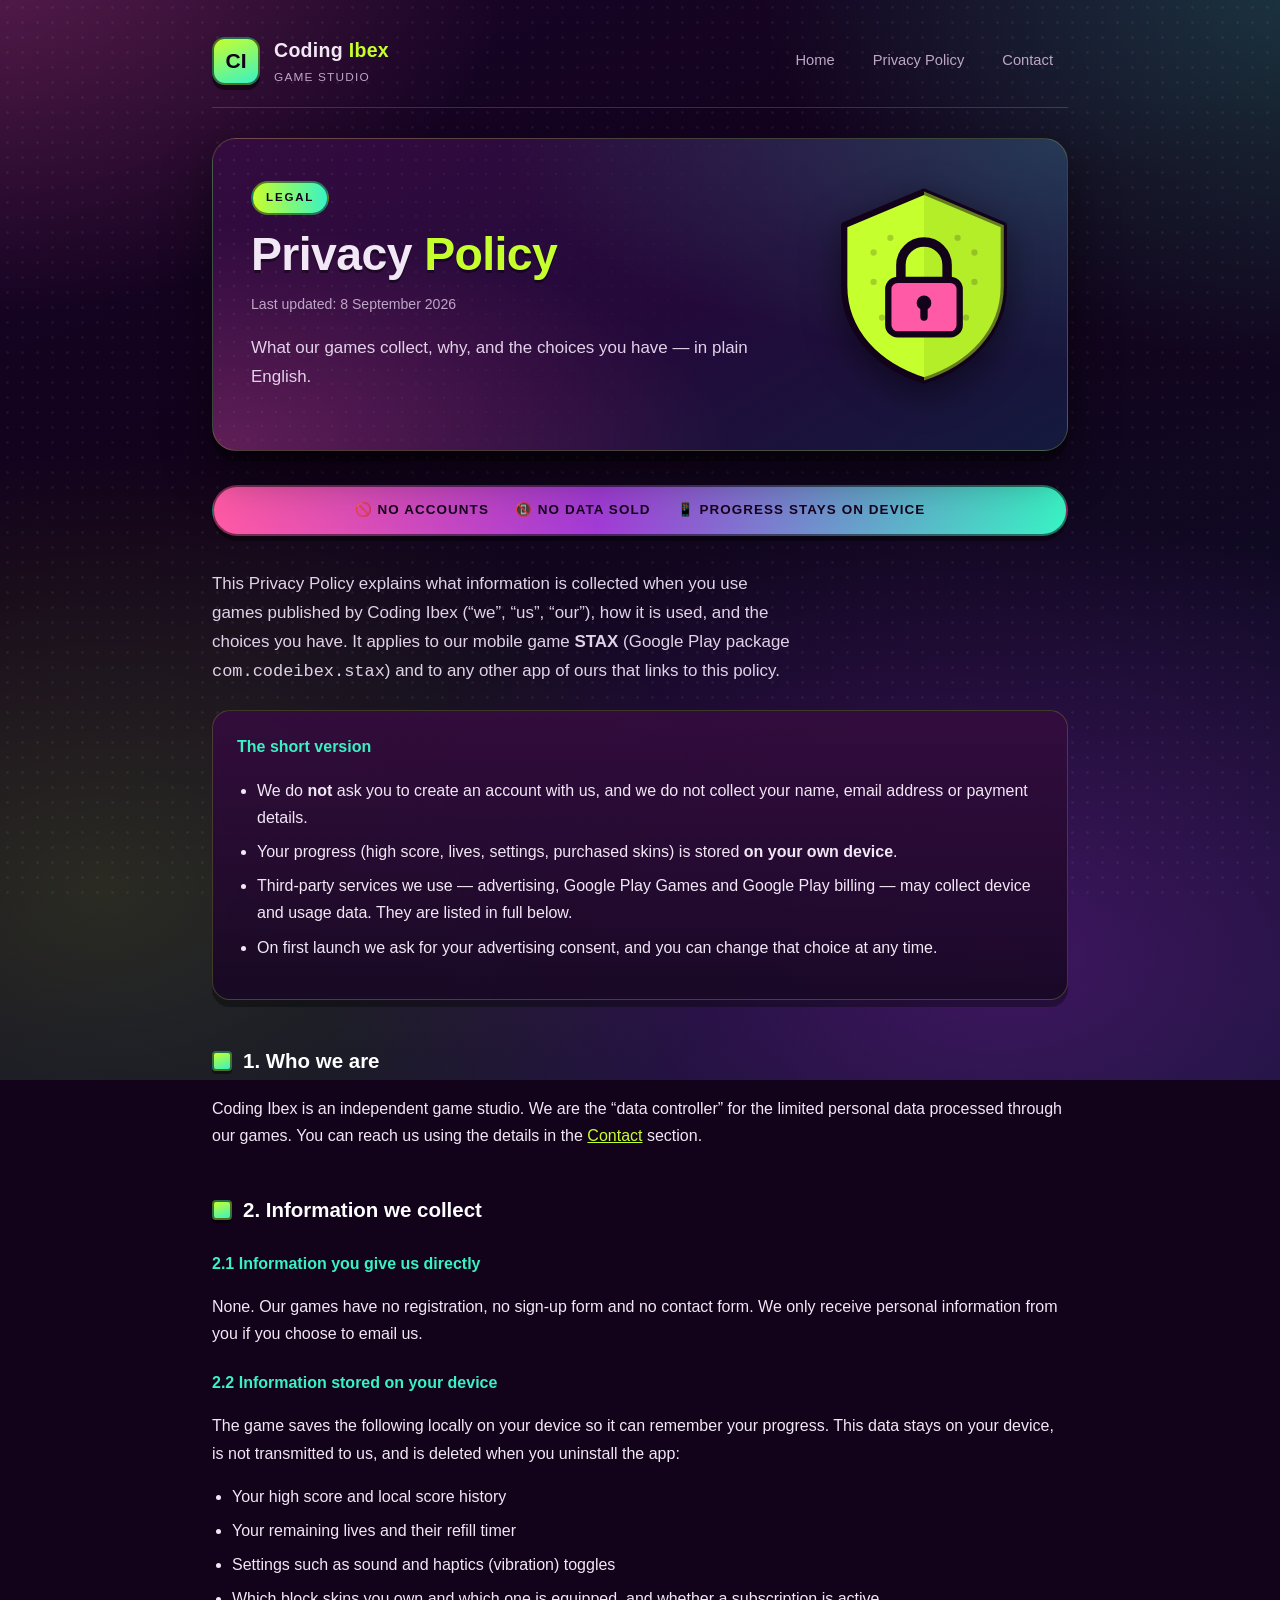
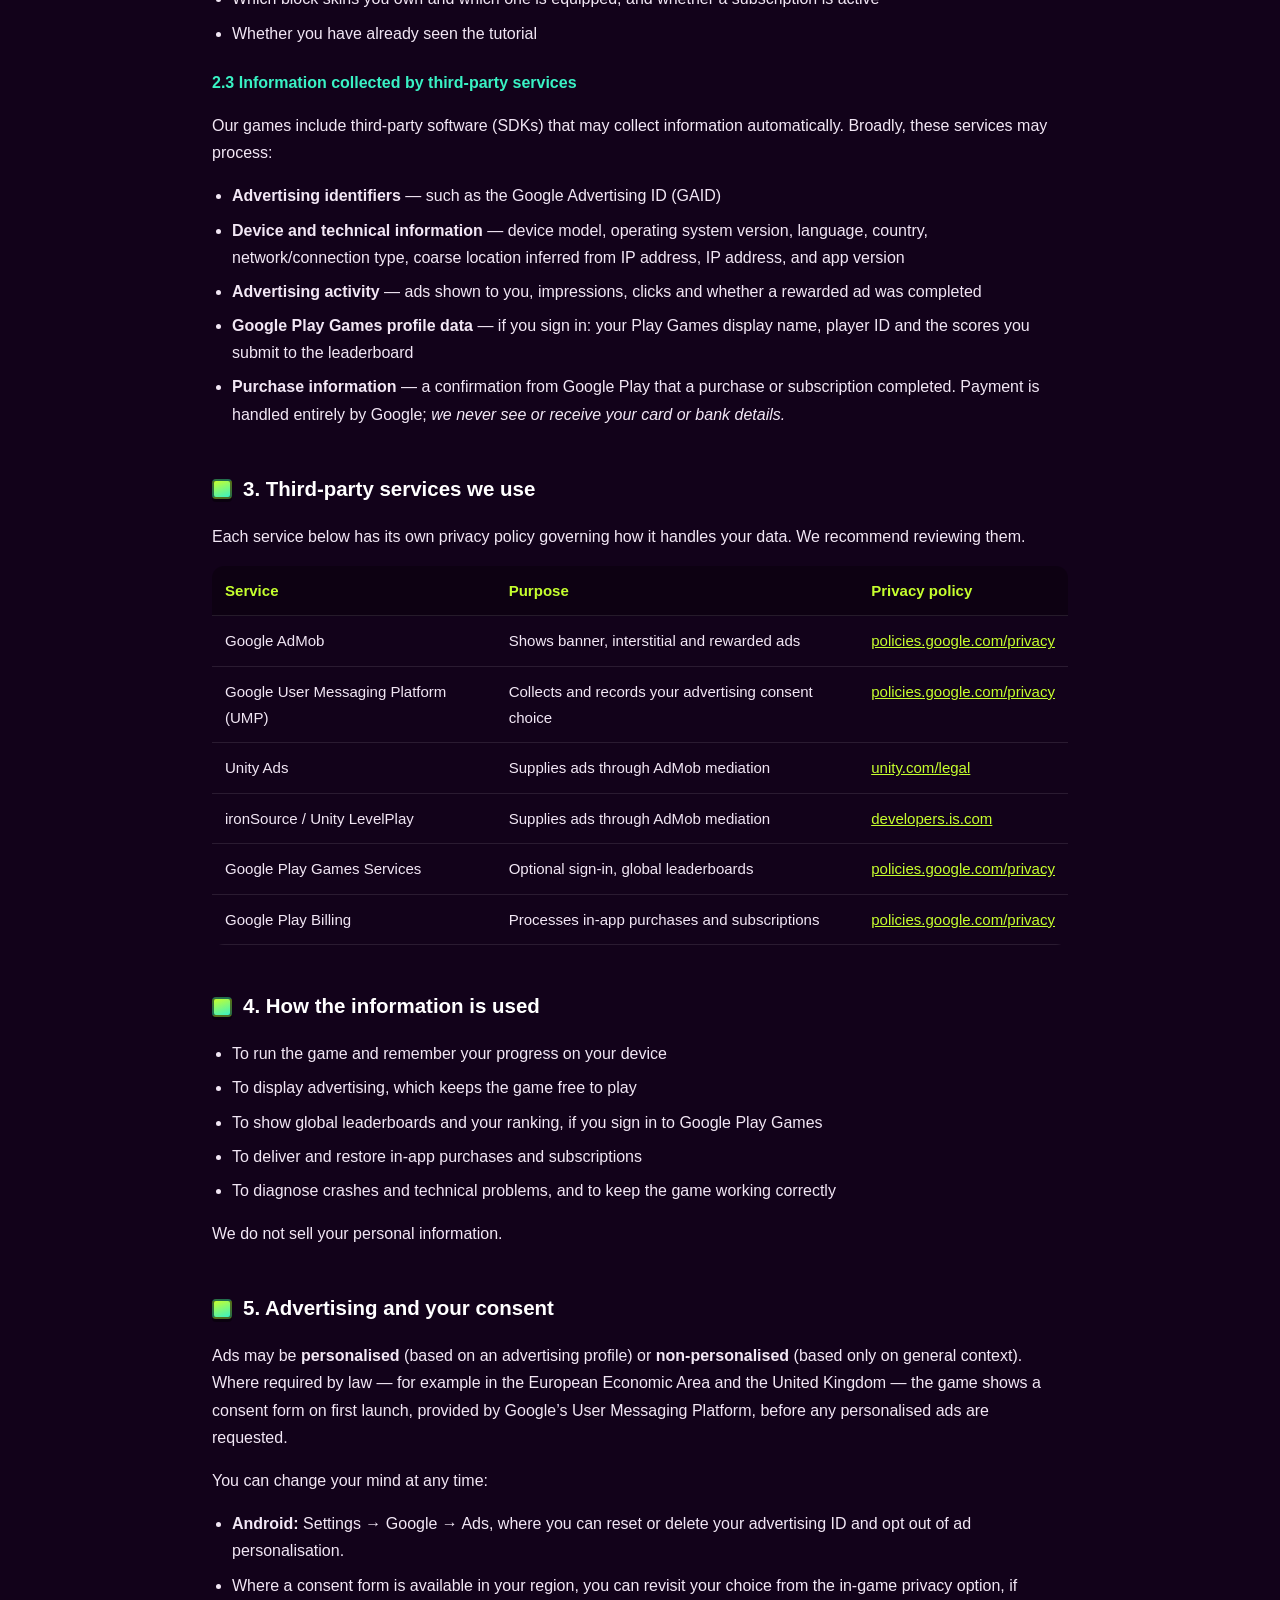
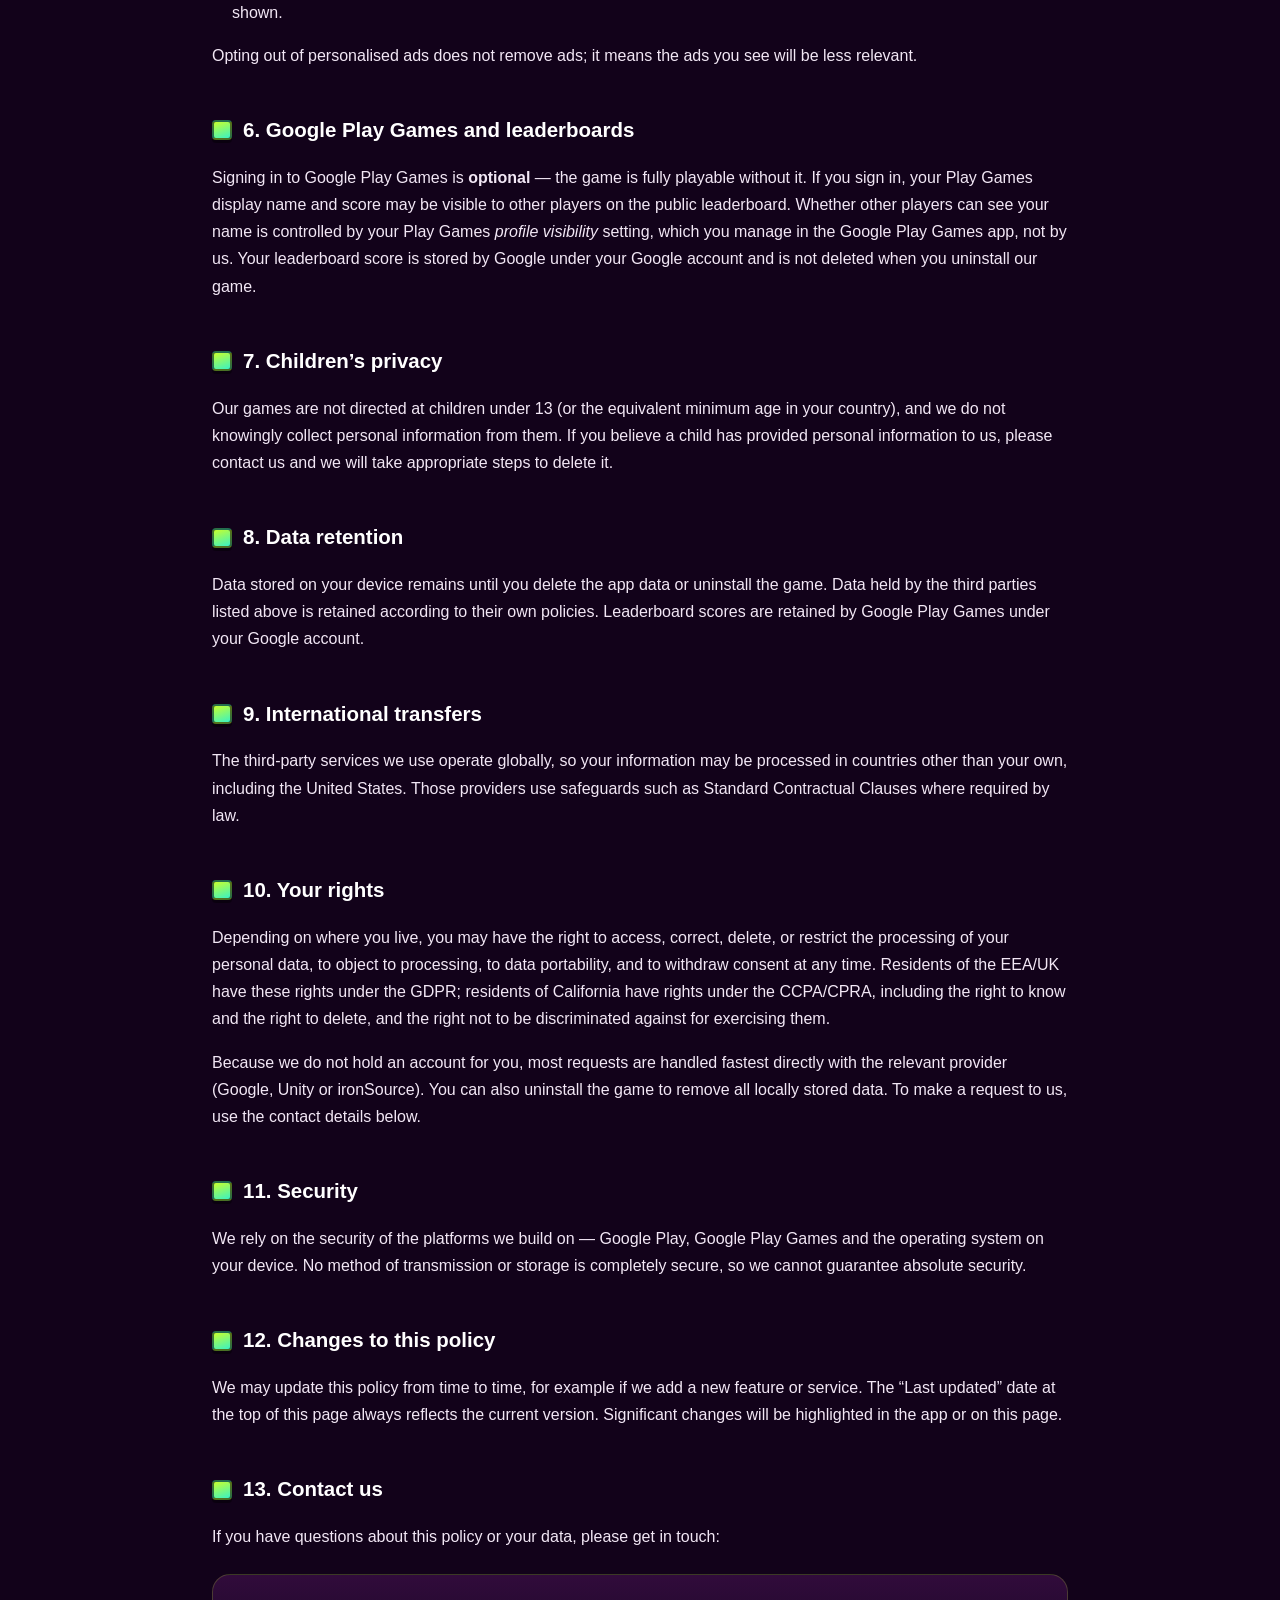
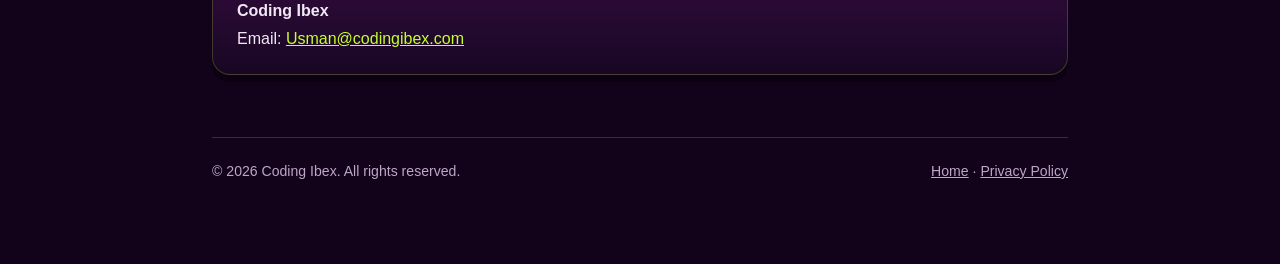
==== privacy-policy.html @ b6b99fbe "privacy" ====
<!DOCTYPE html>
<html lang="en">
<head>
<meta charset="utf-8">
<meta name="viewport" content="width=device-width, initial-scale=1">
<title>Privacy Policy — Coding Ibex</title>
<meta name="description" content="Privacy Policy for Coding Ibex and its mobile games, including STAX.">
<link rel="stylesheet" href="style.css">
</head>
<body>
<div class="wrap">

  <header class="site">
    <div class="logo">CI</div>
    <div class="brand">Coding&nbsp;<span>Ibex</span><small>Game Studio</small></div>
    <nav class="site">
      <a href="index.html">Home</a>
      <a href="privacy-policy.html">Privacy Policy</a>
      <a href="#contact">Contact</a>
    </nav>
  </header>

  <!-- ===== hero banner ===== -->
  <section class="hero">
    <div class="hero-copy">
      <span class="eyebrow">Legal</span>
      <h1>Privacy <span class="accent">Policy</span></h1>
      <p class="meta">Last updated: 8 September 2026</p>
      <p class="lede">
        What our games collect, why, and the choices you have — in plain English.
      </p>
    </div>

    <div class="hero-art">
      <svg class="float" viewBox="0 0 200 220" xmlns="http://www.w3.org/2000/svg" role="img" aria-label="A shield with a padlock">
        <!-- shield -->
        <path d="M100 12 L176 44 v58c0 44-32 76-76 90 -44-14-76-46-76-90V44z"
              fill="#c6ff2e" stroke="#12021a" stroke-width="6" stroke-linejoin="round"/>
        <path d="M100 12 L176 44 v58c0 44-32 76-76 90z" fill="#a5e024" opacity=".55"/>
        <!-- padlock -->
        <path d="M78 96 v-14a22 22 0 0 1 44 0 v14" fill="none"
              stroke="#12021a" stroke-width="9" stroke-linecap="round"/>
        <rect x="66" y="96" width="68" height="52" rx="9"
              fill="#ff5aa5" stroke="#12021a" stroke-width="6" stroke-linejoin="round"/>
        <circle cx="100" cy="118" r="7" fill="#12021a"/>
        <rect x="96.5" y="120" width="7" height="15" rx="3.5" fill="#12021a"/>
        <!-- halftone speckle on the shield -->
        <g fill="#12021a" opacity=".18">
          <circle cx="52" cy="70" r="3"/><circle cx="68" cy="56" r="3"/><circle cx="52" cy="98" r="3"/>
          <circle cx="148" cy="70" r="3"/><circle cx="132" cy="56" r="3"/><circle cx="148" cy="98" r="3"/>
          <circle cx="60" cy="132" r="3"/><circle cx="140" cy="132" r="3"/>
        </g>
      </svg>
    </div>
  </section>

  <div class="ribbon">
    <span>🚫 No accounts</span>
    <span>📵 No data sold</span>
    <span>📱 Progress stays on device</span>
  </div>

  <p class="lede">
    This Privacy Policy explains what information is collected when you use games published by
    Coding Ibex (&ldquo;we&rdquo;, &ldquo;us&rdquo;, &ldquo;our&rdquo;), how it is used, and the
    choices you have. It applies to our mobile game <strong>STAX</strong>
    (Google&nbsp;Play package <code>com.codeibex.stax</code>) and to any other app of ours that links
    to this policy.
  </p>

  <div class="card">
    <h3 style="margin-top:0">The short version</h3>
    <ul>
      <li>We do <strong>not</strong> ask you to create an account with us, and we do not collect your name, email address or payment details.</li>
      <li>Your progress (high score, lives, settings, purchased skins) is stored <strong>on your own device</strong>.</li>
      <li>Third-party services we use — advertising, Google Play Games and Google Play billing — may collect device and usage data. They are listed in full below.</li>
      <li>On first launch we ask for your advertising consent, and you can change that choice at any time.</li>
    </ul>
  </div>

  <h2>1. Who we are</h2>
  <p>
    Coding Ibex is an independent game studio. We are the &ldquo;data controller&rdquo; for the
    limited personal data processed through our games. You can reach us using the details in the
    <a href="#contact">Contact</a> section.
  </p>

  <h2>2. Information we collect</h2>

  <h3>2.1 Information you give us directly</h3>
  <p>
    None. Our games have no registration, no sign-up form and no contact form. We only receive
    personal information from you if you choose to email us.
  </p>

  <h3>2.2 Information stored on your device</h3>
  <p>
    The game saves the following locally on your device so it can remember your progress. This data
    stays on your device, is not transmitted to us, and is deleted when you uninstall the app:
  </p>
  <ul>
    <li>Your high score and local score history</li>
    <li>Your remaining lives and their refill timer</li>
    <li>Settings such as sound and haptics (vibration) toggles</li>
    <li>Which block skins you own and which one is equipped, and whether a subscription is active</li>
    <li>Whether you have already seen the tutorial</li>
  </ul>

  <h3>2.3 Information collected by third-party services</h3>
  <p>
    Our games include third-party software (SDKs) that may collect information automatically. Broadly,
    these services may process:
  </p>
  <ul>
    <li><strong>Advertising identifiers</strong> — such as the Google Advertising ID (GAID)</li>
    <li><strong>Device and technical information</strong> — device model, operating system version, language, country, network/connection type, coarse location inferred from IP address, IP address, and app version</li>
    <li><strong>Advertising activity</strong> — ads shown to you, impressions, clicks and whether a rewarded ad was completed</li>
    <li><strong>Google Play Games profile data</strong> — if you sign in: your Play Games display name, player ID and the scores you submit to the leaderboard</li>
    <li><strong>Purchase information</strong> — a confirmation from Google Play that a purchase or subscription completed. Payment is handled entirely by Google; <em>we never see or receive your card or bank details.</em></li>
  </ul>

  <h2>3. Third-party services we use</h2>
  <p>
    Each service below has its own privacy policy governing how it handles your data. We recommend
    reviewing them.
  </p>

  <table>
    <thead>
      <tr><th>Service</th><th>Purpose</th><th>Privacy policy</th></tr>
    </thead>
    <tbody>
      <tr>
        <td>Google AdMob</td>
        <td>Shows banner, interstitial and rewarded ads</td>
        <td><a href="https://policies.google.com/privacy" target="_blank" rel="noopener">policies.google.com/privacy</a></td>
      </tr>
      <tr>
        <td>Google User Messaging Platform (UMP)</td>
        <td>Collects and records your advertising consent choice</td>
        <td><a href="https://policies.google.com/privacy" target="_blank" rel="noopener">policies.google.com/privacy</a></td>
      </tr>
      <tr>
        <td>Unity Ads</td>
        <td>Supplies ads through AdMob mediation</td>
        <td><a href="https://unity.com/legal/game-player-and-app-user-privacy-policy" target="_blank" rel="noopener">unity.com/legal</a></td>
      </tr>
      <tr>
        <td>ironSource / Unity LevelPlay</td>
        <td>Supplies ads through AdMob mediation</td>
        <td><a href="https://developers.is.com/ironsource-mobile/air/ironsource-mobile-privacy-policy/" target="_blank" rel="noopener">developers.is.com</a></td>
      </tr>
      <tr>
        <td>Google Play Games Services</td>
        <td>Optional sign-in, global leaderboards</td>
        <td><a href="https://policies.google.com/privacy" target="_blank" rel="noopener">policies.google.com/privacy</a></td>
      </tr>
      <tr>
        <td>Google Play Billing</td>
        <td>Processes in-app purchases and subscriptions</td>
        <td><a href="https://policies.google.com/privacy" target="_blank" rel="noopener">policies.google.com/privacy</a></td>
      </tr>
    </tbody>
  </table>

  <h2>4. How the information is used</h2>
  <ul>
    <li>To run the game and remember your progress on your device</li>
    <li>To display advertising, which keeps the game free to play</li>
    <li>To show global leaderboards and your ranking, if you sign in to Google Play Games</li>
    <li>To deliver and restore in-app purchases and subscriptions</li>
    <li>To diagnose crashes and technical problems, and to keep the game working correctly</li>
  </ul>
  <p>We do not sell your personal information.</p>

  <h2>5. Advertising and your consent</h2>
  <p>
    Ads may be <strong>personalised</strong> (based on an advertising profile) or
    <strong>non-personalised</strong> (based only on general context). Where required by law — for
    example in the European Economic Area and the United Kingdom — the game shows a consent form
    on first launch, provided by Google&rsquo;s User Messaging Platform, before any personalised ads
    are requested.
  </p>
  <p>You can change your mind at any time:</p>
  <ul>
    <li><strong>Android:</strong> Settings &rarr; Google &rarr; Ads, where you can reset or delete your advertising ID and opt out of ad personalisation.</li>
    <li>Where a consent form is available in your region, you can revisit your choice from the in-game privacy option, if shown.</li>
  </ul>
  <p>Opting out of personalised ads does not remove ads; it means the ads you see will be less relevant.</p>

  <h2>6. Google Play Games and leaderboards</h2>
  <p>
    Signing in to Google Play Games is <strong>optional</strong> — the game is fully playable without
    it. If you sign in, your Play Games display name and score may be visible to other players on the
    public leaderboard. Whether other players can see your name is controlled by your Play Games
    <em>profile visibility</em> setting, which you manage in the Google Play Games app, not by us.
    Your leaderboard score is stored by Google under your Google account and is not deleted when you
    uninstall our game.
  </p>

  <h2>7. Children&rsquo;s privacy</h2>
  <p>
    Our games are not directed at children under 13 (or the equivalent minimum age in your country),
    and we do not knowingly collect personal information from them. If you believe a child has
    provided personal information to us, please contact us and we will take appropriate steps to
    delete it.
  </p>

  <h2>8. Data retention</h2>
  <p>
    Data stored on your device remains until you delete the app data or uninstall the game.
    Data held by the third parties listed above is retained according to their own policies.
    Leaderboard scores are retained by Google Play Games under your Google account.
  </p>

  <h2>9. International transfers</h2>
  <p>
    The third-party services we use operate globally, so your information may be processed in
    countries other than your own, including the United States. Those providers use safeguards such
    as Standard Contractual Clauses where required by law.
  </p>

  <h2>10. Your rights</h2>
  <p>
    Depending on where you live, you may have the right to access, correct, delete, or restrict the
    processing of your personal data, to object to processing, to data portability, and to withdraw
    consent at any time. Residents of the EEA/UK have these rights under the GDPR; residents of
    California have rights under the CCPA/CPRA, including the right to know and the right to delete,
    and the right not to be discriminated against for exercising them.
  </p>
  <p>
    Because we do not hold an account for you, most requests are handled fastest directly with the
    relevant provider (Google, Unity or ironSource). You can also uninstall the game to remove all
    locally stored data. To make a request to us, use the contact details below.
  </p>

  <h2>11. Security</h2>
  <p>
    We rely on the security of the platforms we build on — Google Play, Google Play Games and the
    operating system on your device. No method of transmission or storage is completely secure, so we
    cannot guarantee absolute security.
  </p>

  <h2>12. Changes to this policy</h2>
  <p>
    We may update this policy from time to time, for example if we add a new feature or service. The
    &ldquo;Last updated&rdquo; date at the top of this page always reflects the current version.
    Significant changes will be highlighted in the app or on this page.
  </p>

  <h2 id="contact">13. Contact us</h2>
  <p>If you have questions about this policy or your data, please get in touch:</p>
  <div class="card">
    <p style="margin:0">
      <strong>Coding Ibex</strong><br>
      Email: <a href="mailto:Usman@codingibex.com">Usman@codingibex.com</a>
    </p>
  </div>

  <footer class="site">
    <span>&copy; <span id="yr">2026</span> Coding Ibex. All rights reserved.</span>
    <span><a href="index.html">Home</a> &middot; <a href="privacy-policy.html">Privacy Policy</a></span>
  </footer>

</div>
<script>document.getElementById('yr').textContent = new Date().getFullYear();</script>
</body>
</html>
---- style.css ----
/* Coding Ibex — shared site styles.
   Palette + comic halftone lifted from the STAX game UI so the site feels like the same brand.
   All artwork is inline SVG, so there are no image files to host and it stays sharp at any size. */

:root {
  --ink:        #12021a;
  --ink-2:      #1f0827;
  --card:       #2a0730;
  --lime:       #c6ff2e;
  --pink:       #ff5aa5;
  --cyan:       #39f2c4;
  --gold:       #ffd76a;
  --text:       #f2e7f5;
  --text-dim:   #bda6c6;
  --border:     rgba(198, 255, 46, 0.20);
  --max:        900px;
}

* { box-sizing: border-box; }
html { scroll-behavior: smooth; }

body {
  margin: 0;
  color: var(--text);
  font-family: "Segoe UI", Roboto, "Helvetica Neue", Arial, sans-serif;
  line-height: 1.7;
  -webkit-font-smoothing: antialiased;
  background: var(--ink);
  overflow-x: hidden;
}

/* ---------- animated gradient backdrop ---------- */
body::after {
  content: "";
  position: fixed;
  inset: -20%;
  z-index: -2;
  background:
    radial-gradient(45% 45% at 12% 8%,  rgba(255, 90, 165, 0.30) 0%, transparent 70%),
    radial-gradient(45% 45% at 88% 12%, rgba(57, 242, 196, 0.22) 0%, transparent 70%),
    radial-gradient(55% 50% at 70% 90%, rgba(122, 31, 162, 0.45) 0%, transparent 70%),
    radial-gradient(50% 50% at 20% 85%, rgba(198, 255, 46, 0.14) 0%, transparent 70%),
    linear-gradient(160deg, #1b0630 0%, #12021a 45%, #0d1430 100%);
  animation: drift 26s ease-in-out infinite alternate;
}
@keyframes drift {
  0%   { transform: translate3d(0, 0, 0)      scale(1);    }
  50%  { transform: translate3d(-2%, 1.5%, 0) scale(1.06); }
  100% { transform: translate3d(2%, -1.5%, 0) scale(1.02); }
}

/* comic Ben-Day dots over the whole page */
body::before {
  content: "";
  position: fixed;
  inset: 0;
  z-index: -1;
  pointer-events: none;
  background-image: radial-gradient(rgba(255, 255, 255, 0.055) 1px, transparent 1.7px);
  background-size: 15px 15px;
}

.wrap {
  position: relative;
  max-width: var(--max);
  margin: 0 auto;
  padding: 34px 22px 80px;
}

/* ---------- header ---------- */
header.site {
  display: flex;
  align-items: center;
  gap: 14px;
  padding-bottom: 20px;
  margin-bottom: 30px;
  border-bottom: 1px solid var(--border);
  flex-wrap: wrap;
}

.logo {
  width: 48px; height: 48px;
  flex: none;
  border-radius: 13px;
  background: linear-gradient(160deg, var(--lime), var(--cyan));
  display: grid;
  place-items: center;
  font-weight: 900;
  font-size: 21px;
  color: var(--ink);
  border: 2px solid rgba(0, 0, 0, .55);
  box-shadow: 0 5px 0 rgba(0, 0, 0, 0.5);
}

.brand { font-weight: 800; font-size: 1.22rem; letter-spacing: .3px; }
.brand span { color: var(--lime); }
.brand small {
  display: block; font-weight: 500; font-size: .74rem;
  color: var(--text-dim); letter-spacing: .1em; text-transform: uppercase;
}

nav.site { margin-left: auto; display: flex; gap: 8px; flex-wrap: wrap; }
nav.site a {
  color: var(--text-dim); text-decoration: none; font-size: .92rem;
  padding: 7px 14px; border-radius: 999px; border: 1px solid transparent;
  transition: .18s ease;
}
nav.site a:hover { color: var(--lime); border-color: var(--border); background: rgba(198,255,46,.07); }

/* ---------- hero banner ---------- */
.hero {
  position: relative;
  overflow: hidden;
  border-radius: 24px;
  border: 1px solid var(--border);
  background:
    radial-gradient(120% 130% at 100% 0%, rgba(57,242,196,.20) 0%, transparent 55%),
    radial-gradient(110% 130% at 0% 100%, rgba(255,90,165,.26) 0%, transparent 55%),
    linear-gradient(150deg, #340b3f 0%, #23093a 55%, #141a3d 100%);
  padding: 40px 38px;
  margin-bottom: 34px;
  display: flex;
  align-items: center;
  gap: 26px;
  box-shadow: 0 10px 0 rgba(0,0,0,.35), 0 22px 50px rgba(0,0,0,.45);
}
.hero::before {   /* halftone inside the banner */
  content: "";
  position: absolute; inset: 0; pointer-events: none;
  background-image: radial-gradient(rgba(255,255,255,.07) 1px, transparent 1.7px);
  background-size: 14px 14px;
  mask-image: linear-gradient(120deg, #000 0%, transparent 70%);
  -webkit-mask-image: linear-gradient(120deg, #000 0%, transparent 70%);
}
.hero-copy { position: relative; flex: 1 1 320px; min-width: 0; }
.hero-art  { position: relative; flex: 0 0 auto; width: 210px; }
.hero-art svg { width: 100%; height: auto; display: block; filter: drop-shadow(0 10px 18px rgba(0,0,0,.5)); }
.float { animation: bob 4.5s ease-in-out infinite; }
@keyframes bob { 0%,100% { transform: translateY(0); } 50% { transform: translateY(-9px); } }

.eyebrow {
  display: inline-block;
  font-size: .72rem; font-weight: 800; letter-spacing: .16em; text-transform: uppercase;
  color: var(--ink);
  background: linear-gradient(90deg, var(--lime), var(--cyan));
  padding: 5px 13px; border-radius: 999px; margin-bottom: 14px;
  border: 2px solid rgba(0,0,0,.5);
}

/* ---------- ribbon strip ---------- */
.ribbon {
  display: flex; flex-wrap: wrap; gap: 10px 26px; justify-content: center;
  background: linear-gradient(90deg, var(--pink), #a23bd6 45%, var(--cyan));
  color: #17021d;
  font-weight: 800; font-size: .84rem; letter-spacing: .08em; text-transform: uppercase;
  padding: 12px 20px; border-radius: 999px;
  border: 2px solid rgba(0,0,0,.5);
  box-shadow: 0 5px 0 rgba(0,0,0,.4);
  margin: 0 0 34px;
}
.ribbon span { display: inline-flex; align-items: center; gap: 7px; }

/* ---------- typography ---------- */
h1 {
  font-size: clamp(1.9rem, 5.2vw, 2.9rem);
  line-height: 1.12; margin: 0 0 12px; letter-spacing: -.6px;
  text-shadow: 0 3px 0 rgba(0,0,0,.4);
}
h1 .accent { color: var(--lime); }

h2 {
  font-size: 1.28rem; margin: 44px 0 14px; color: #fff;
  display: flex; align-items: center; gap: 11px;
}
h2::before {   /* little stacked-block accent */
  content: ""; flex: none;
  width: 16px; height: 16px; border-radius: 4px;
  background: linear-gradient(160deg, var(--lime), var(--cyan));
  border: 2px solid rgba(0,0,0,.55);
  box-shadow: 0 3px 0 rgba(0,0,0,.4);
}

h3 { font-size: 1rem; margin: 22px 0 8px; color: var(--cyan); }

p, li { color: var(--text); }
a { color: var(--lime); }
a:hover { color: var(--pink); }
ul { padding-left: 20px; }
li { margin: 7px 0; }

.lede { font-size: 1.06rem; color: #e2d2e8; max-width: 62ch; }
.meta { color: var(--text-dim); font-size: .88rem; margin: 0 0 8px; }

/* ---------- blocks ---------- */
.card {
  position: relative;
  background: linear-gradient(180deg, rgba(52,12,62,.92), rgba(24,8,36,.92));
  border: 1px solid var(--border);
  border-radius: 18px;
  padding: 22px 24px;
  margin: 24px 0;
  box-shadow: 0 7px 0 rgba(0,0,0,.35);
  transition: transform .18s ease, box-shadow .18s ease;
}
.card:hover { transform: translateY(-3px); box-shadow: 0 11px 0 rgba(0,0,0,.35); }

.note {
  border-left: 5px solid var(--pink);
  background: rgba(255, 90, 165, 0.12);
  border-radius: 10px; padding: 14px 18px; margin: 22px 0; font-size: .95rem;
}
.todo {
  border-left: 5px solid var(--gold);
  background: rgba(255, 215, 106, 0.14);
  border-radius: 10px; padding: 14px 18px; margin: 24px 0; font-size: .95rem;
}

table {
  width: 100%; border-collapse: collapse; margin: 16px 0; font-size: .94rem;
  display: block; overflow-x: auto;
  border-radius: 12px;
}
th, td { text-align: left; padding: 12px 13px; border-bottom: 1px solid rgba(255,255,255,.10); vertical-align: top; }
th { color: var(--lime); font-weight: 800; white-space: nowrap; background: rgba(0,0,0,.28); }
tbody tr:hover { background: rgba(255,255,255,.035); }

/* ---------- buttons / grid ---------- */
.btn {
  display: inline-block;
  background: linear-gradient(180deg, var(--lime), #93d100);
  color: var(--ink); font-weight: 800; text-decoration: none;
  padding: 12px 24px; border-radius: 999px;
  border: 2px solid rgba(0,0,0,.55);
  box-shadow: 0 5px 0 rgba(0,0,0,.45);
  margin-top: 12px; transition: .15s ease;
}
.btn:hover { color: var(--ink); transform: translateY(-2px); box-shadow: 0 7px 0 rgba(0,0,0,.45); }
.btn.alt { background: linear-gradient(180deg, var(--pink), #d63b83); color: #fff; }
.btn.alt:hover { color: #fff; }

.grid { display: grid; grid-template-columns: repeat(auto-fit, minmax(250px, 1fr)); gap: 18px; margin-top: 26px; }

.icon-row { display: flex; align-items: center; gap: 12px; margin-bottom: 6px; }
.icon-row svg { flex: none; }

footer.site {
  margin-top: 62px; padding-top: 22px;
  border-top: 1px solid var(--border);
  color: var(--text-dim); font-size: .88rem;
  display: flex; justify-content: space-between; gap: 14px; flex-wrap: wrap;
}
footer.site a { color: var(--text-dim); }
footer.site a:hover { color: var(--lime); }

/* ---------- responsive ---------- */
@media (max-width: 680px) {
  .hero { padding: 30px 24px; flex-direction: column-reverse; text-align: center; gap: 18px; }
  .hero-art { width: 160px; }
  .eyebrow { margin-inline: auto; }
  .lede { margin-inline: auto; }
}
@media (max-width: 560px) {
  .wrap { padding: 24px 15px 60px; }
  nav.site { width: 100%; margin-left: 0; }
  .ribbon { font-size: .74rem; }
}

@media (prefers-reduced-motion: reduce) {
  body::after, .float { animation: none; }
  .card, .btn { transition: none; }
}
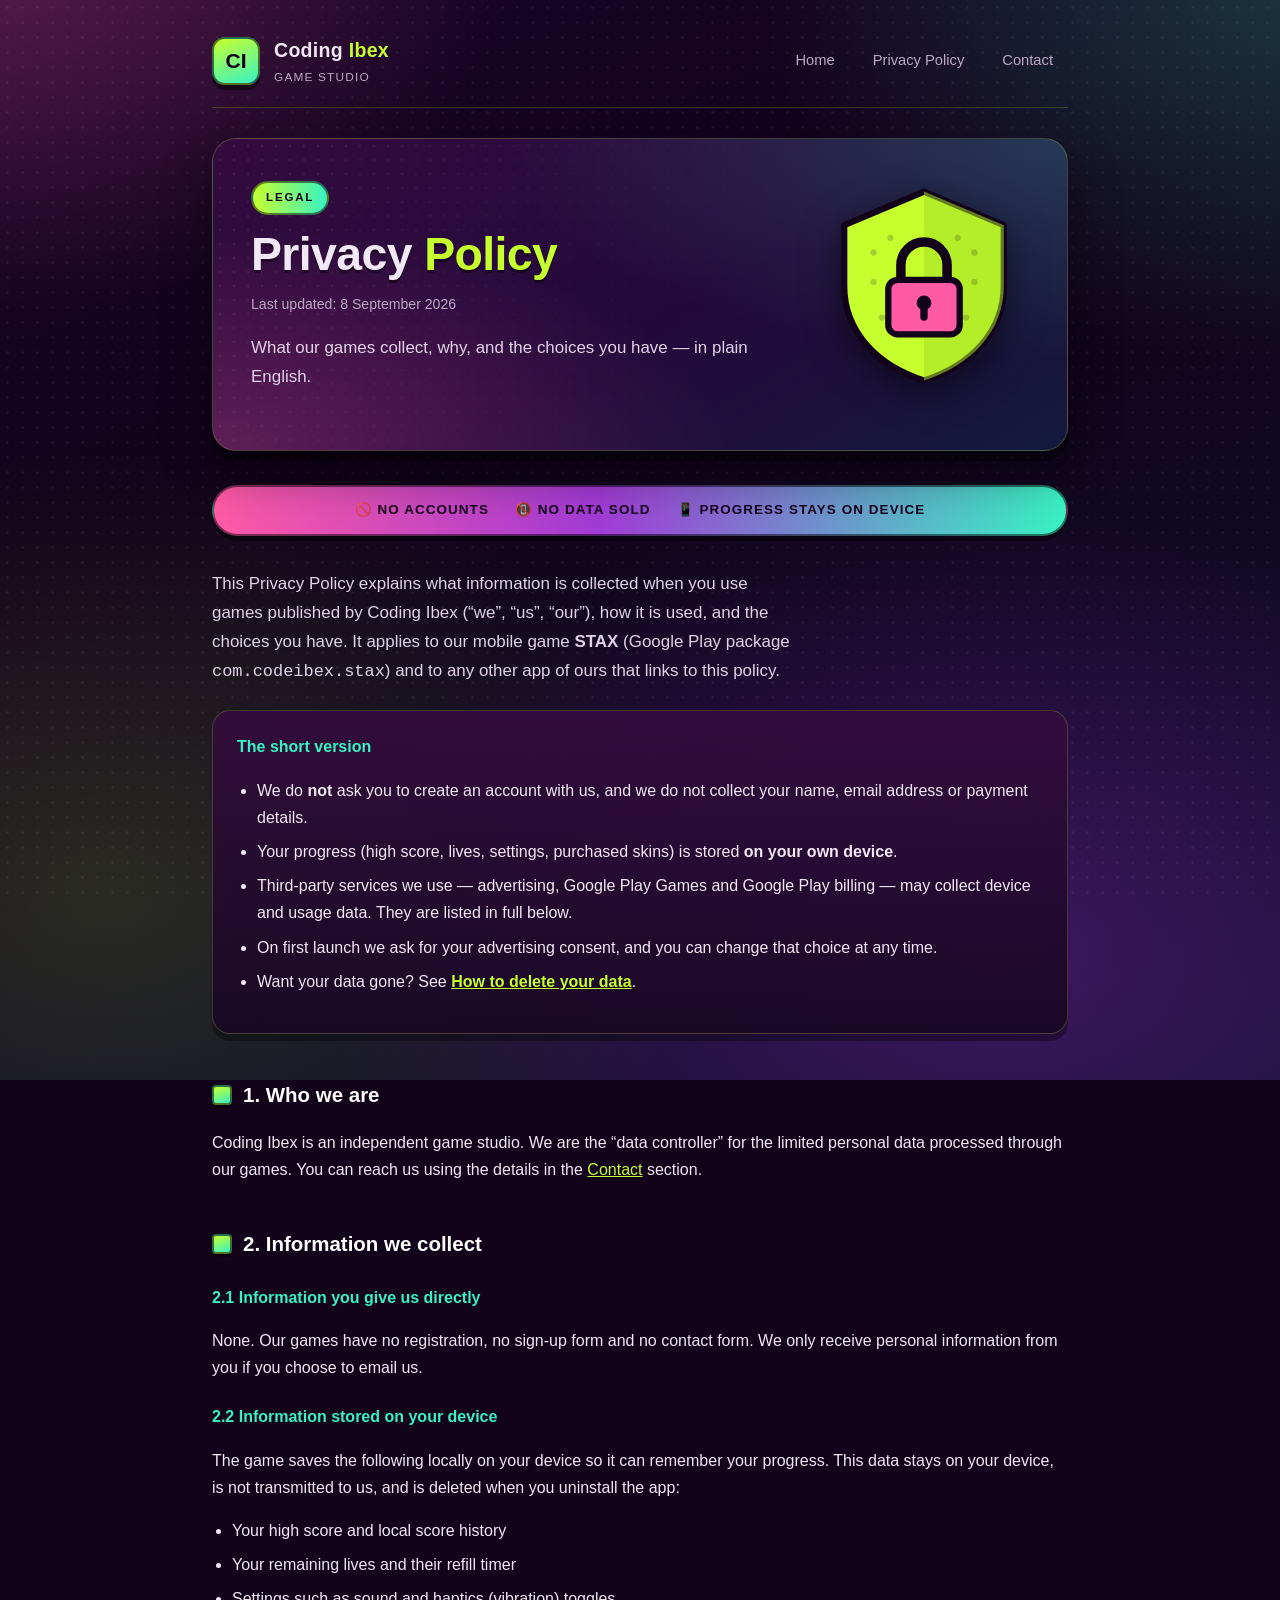
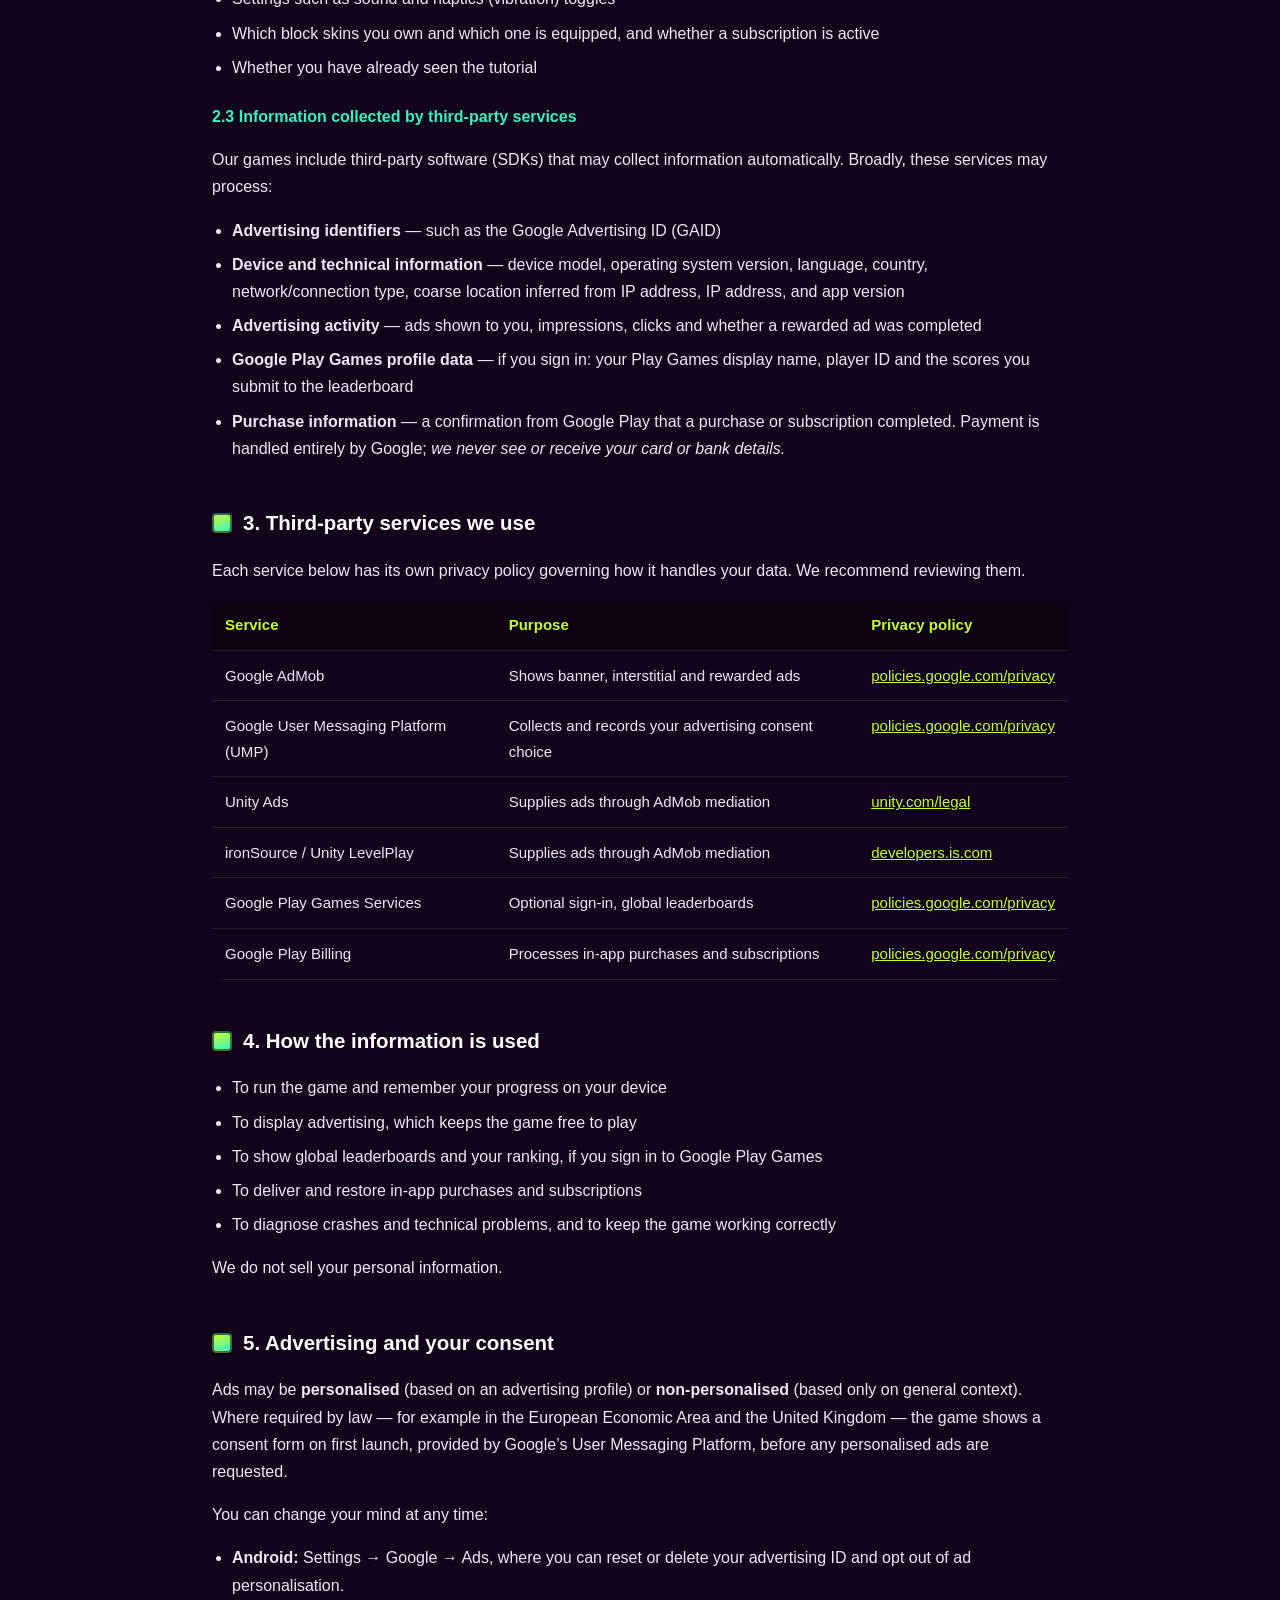
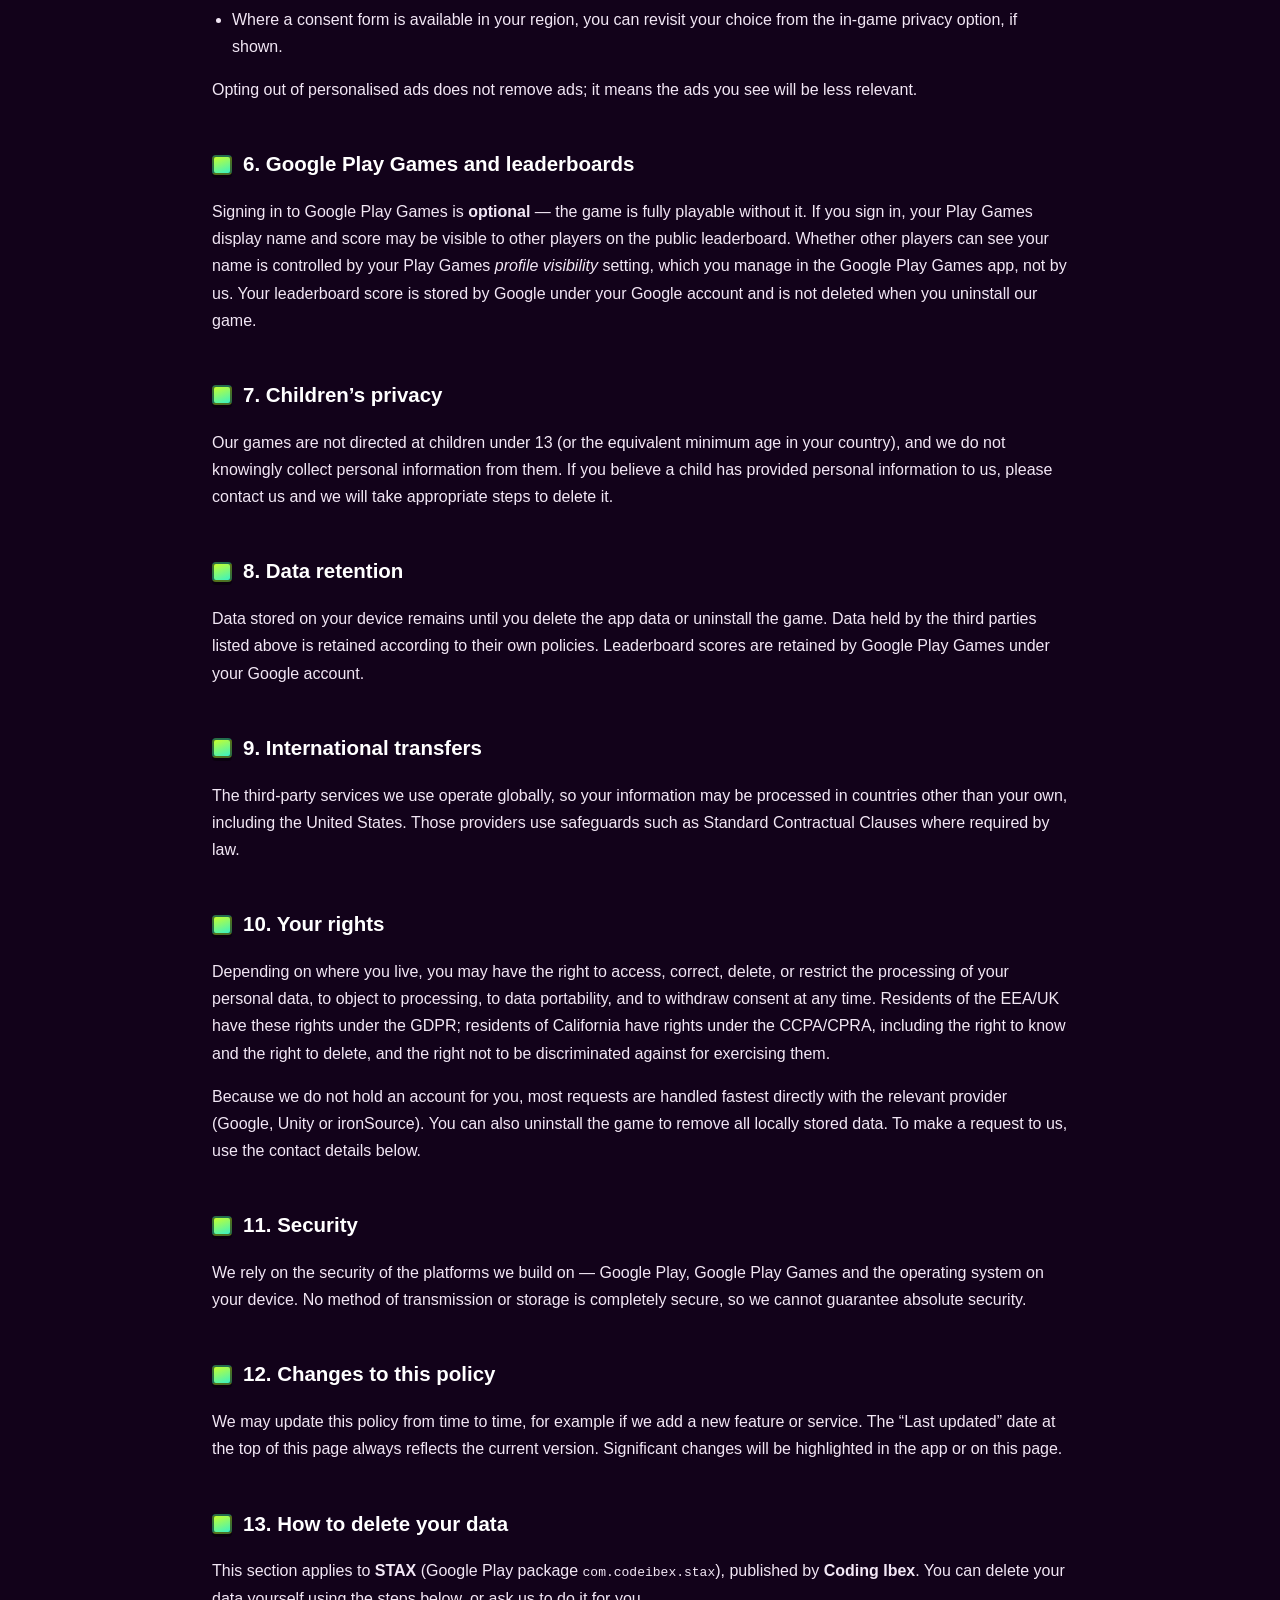
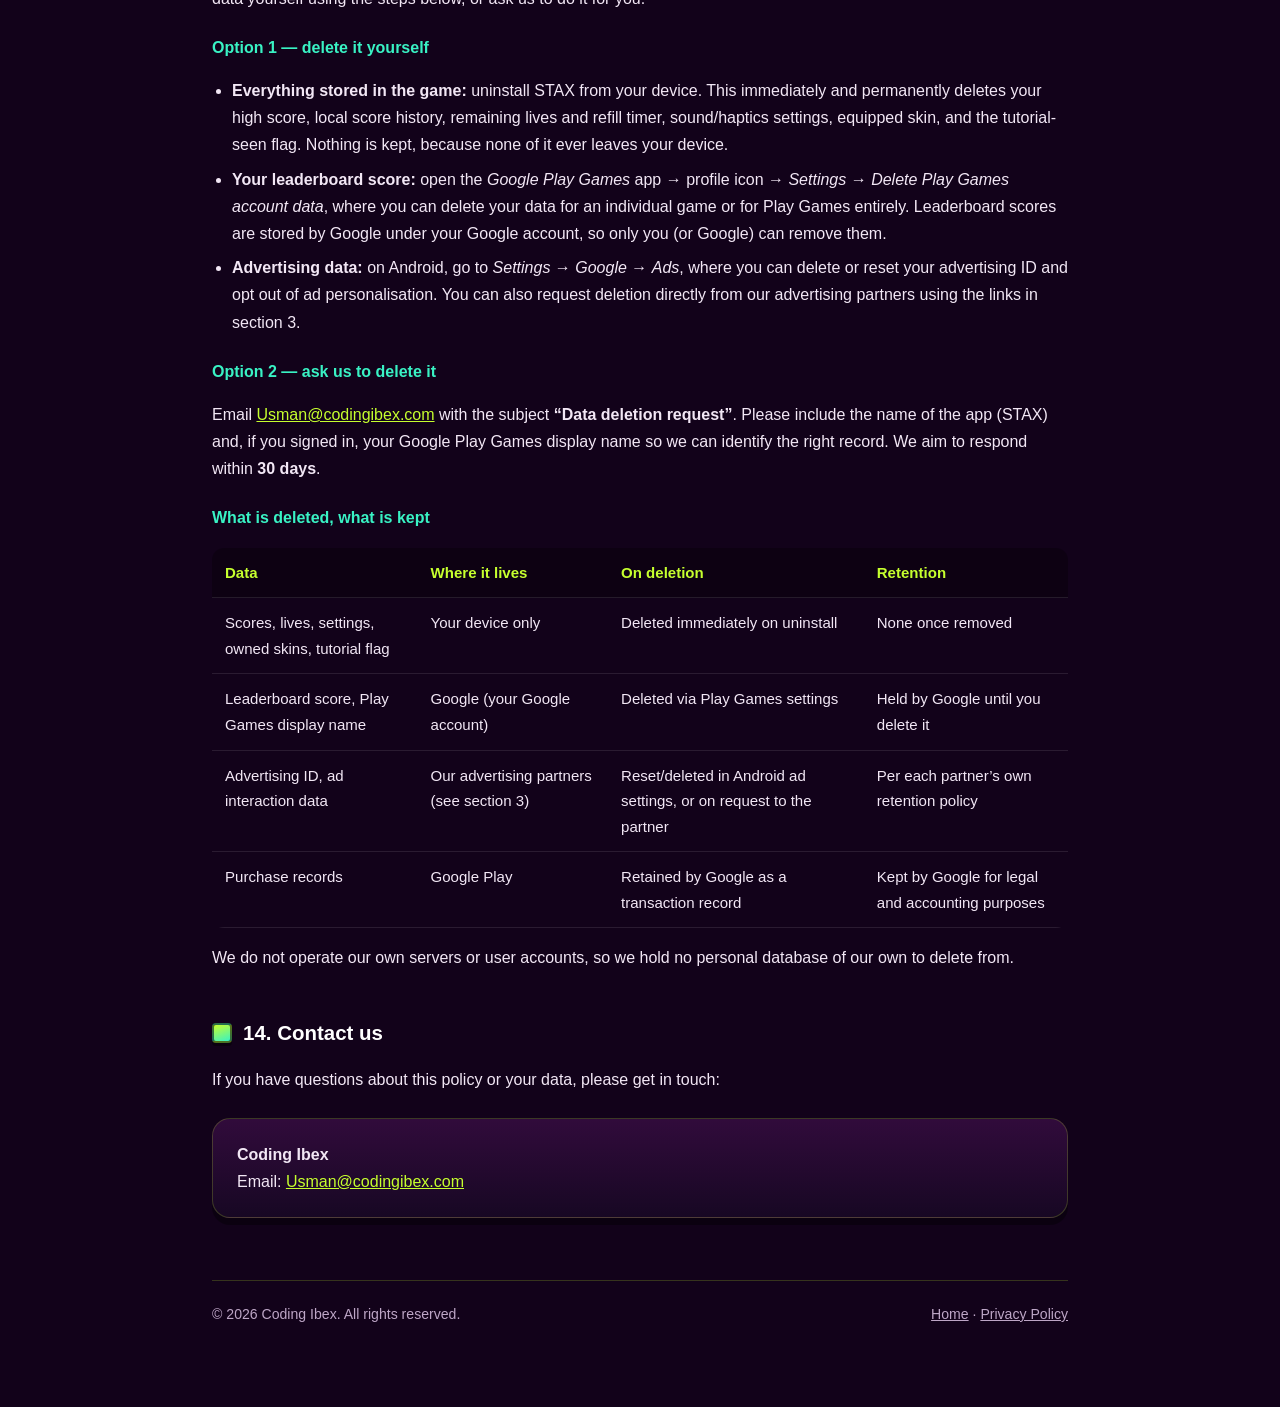
==== commit b6953f7f: "Add data deletion section required by Play Console Adds an anchored "How to delete your data" sectio" ====
--- a/privacy-policy.html
+++ b/privacy-policy.html
@@ -75,6 +75,7 @@
       <li>Your progress (high score, lives, settings, purchased skins) is stored <strong>on your own device</strong>.</li>
       <li>Third-party services we use — advertising, Google Play Games and Google Play billing — may collect device and usage data. They are listed in full below.</li>
       <li>On first launch we ask for your advertising consent, and you can change that choice at any time.</li>
+      <li>Want your data gone? See <a href="#data-deletion"><strong>How to delete your data</strong></a>.</li>
     </ul>
   </div>
 
@@ -248,7 +249,81 @@
     Significant changes will be highlighted in the app or on this page.
   </p>
 
-  <h2 id="contact">13. Contact us</h2>
+  <h2 id="data-deletion">13. How to delete your data</h2>
+  <p>
+    This section applies to <strong>STAX</strong> (Google&nbsp;Play package
+    <code>com.codeibex.stax</code>), published by <strong>Coding Ibex</strong>. You can delete your
+    data yourself using the steps below, or ask us to do it for you.
+  </p>
+
+  <h3>Option 1 — delete it yourself</h3>
+  <ul>
+    <li>
+      <strong>Everything stored in the game:</strong> uninstall STAX from your device. This
+      immediately and permanently deletes your high score, local score history, remaining lives and
+      refill timer, sound/haptics settings, equipped skin, and the tutorial-seen flag. Nothing is
+      kept, because none of it ever leaves your device.
+    </li>
+    <li>
+      <strong>Your leaderboard score:</strong> open the <em>Google Play Games</em> app &rarr;
+      profile icon &rarr; <em>Settings</em> &rarr; <em>Delete Play Games account data</em>, where you
+      can delete your data for an individual game or for Play Games entirely. Leaderboard scores are
+      stored by Google under your Google account, so only you (or Google) can remove them.
+    </li>
+    <li>
+      <strong>Advertising data:</strong> on Android, go to <em>Settings</em> &rarr; <em>Google</em>
+      &rarr; <em>Ads</em>, where you can delete or reset your advertising ID and opt out of ad
+      personalisation. You can also request deletion directly from our advertising partners using
+      the links in section&nbsp;3.
+    </li>
+  </ul>
+
+  <h3>Option 2 — ask us to delete it</h3>
+  <p>
+    Email <a href="mailto:Usman@codingibex.com">Usman@codingibex.com</a> with the subject
+    <strong>&ldquo;Data deletion request&rdquo;</strong>. Please include the name of the app (STAX)
+    and, if you signed in, your Google Play Games display name so we can identify the right record.
+    We aim to respond within <strong>30 days</strong>.
+  </p>
+
+  <h3>What is deleted, what is kept</h3>
+  <table>
+    <thead>
+      <tr><th>Data</th><th>Where it lives</th><th>On deletion</th><th>Retention</th></tr>
+    </thead>
+    <tbody>
+      <tr>
+        <td>Scores, lives, settings, owned skins, tutorial flag</td>
+        <td>Your device only</td>
+        <td>Deleted immediately on uninstall</td>
+        <td>None once removed</td>
+      </tr>
+      <tr>
+        <td>Leaderboard score, Play Games display name</td>
+        <td>Google (your Google account)</td>
+        <td>Deleted via Play Games settings</td>
+        <td>Held by Google until you delete it</td>
+      </tr>
+      <tr>
+        <td>Advertising ID, ad interaction data</td>
+        <td>Our advertising partners (see section&nbsp;3)</td>
+        <td>Reset/deleted in Android ad settings, or on request to the partner</td>
+        <td>Per each partner&rsquo;s own retention policy</td>
+      </tr>
+      <tr>
+        <td>Purchase records</td>
+        <td>Google Play</td>
+        <td>Retained by Google as a transaction record</td>
+        <td>Kept by Google for legal and accounting purposes</td>
+      </tr>
+    </tbody>
+  </table>
+  <p>
+    We do not operate our own servers or user accounts, so we hold no personal database of our own
+    to delete from.
+  </p>
+
+  <h2 id="contact">14. Contact us</h2>
   <p>If you have questions about this policy or your data, please get in touch:</p>
   <div class="card">
     <p style="margin:0">
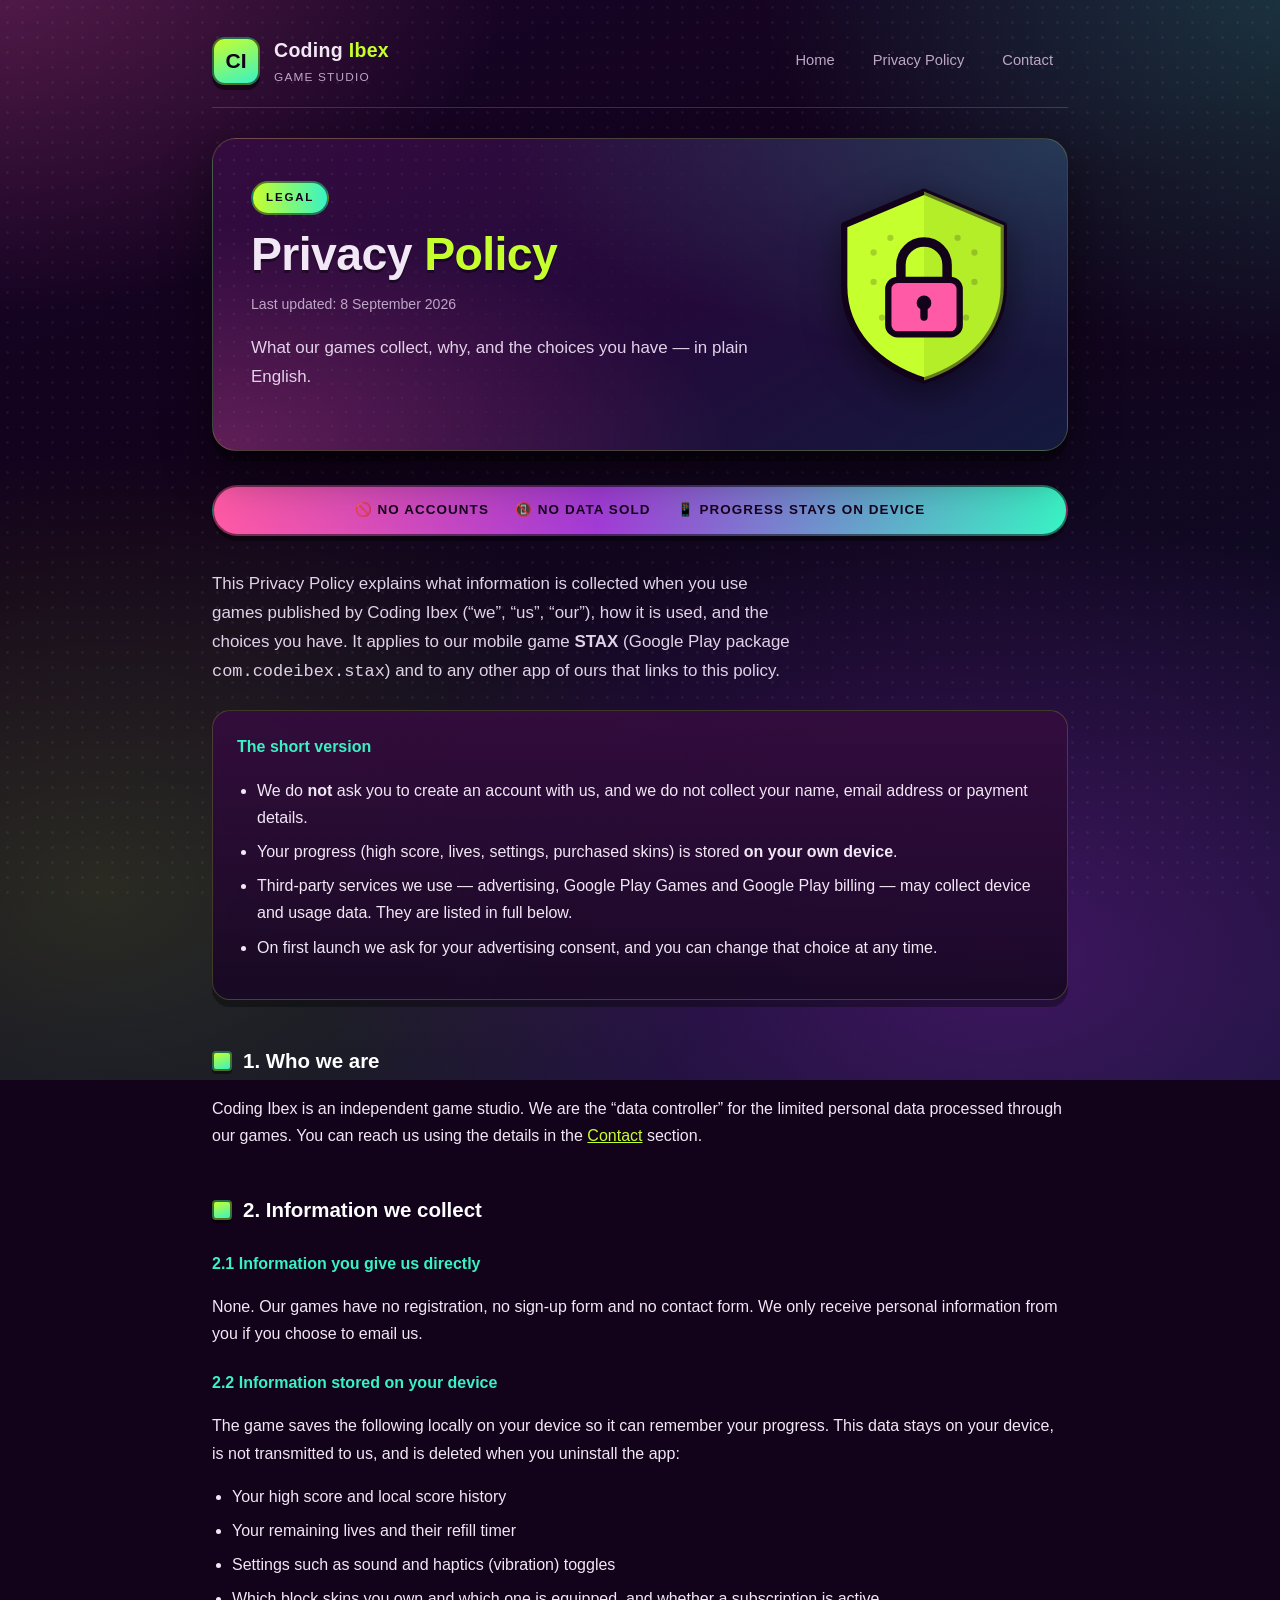
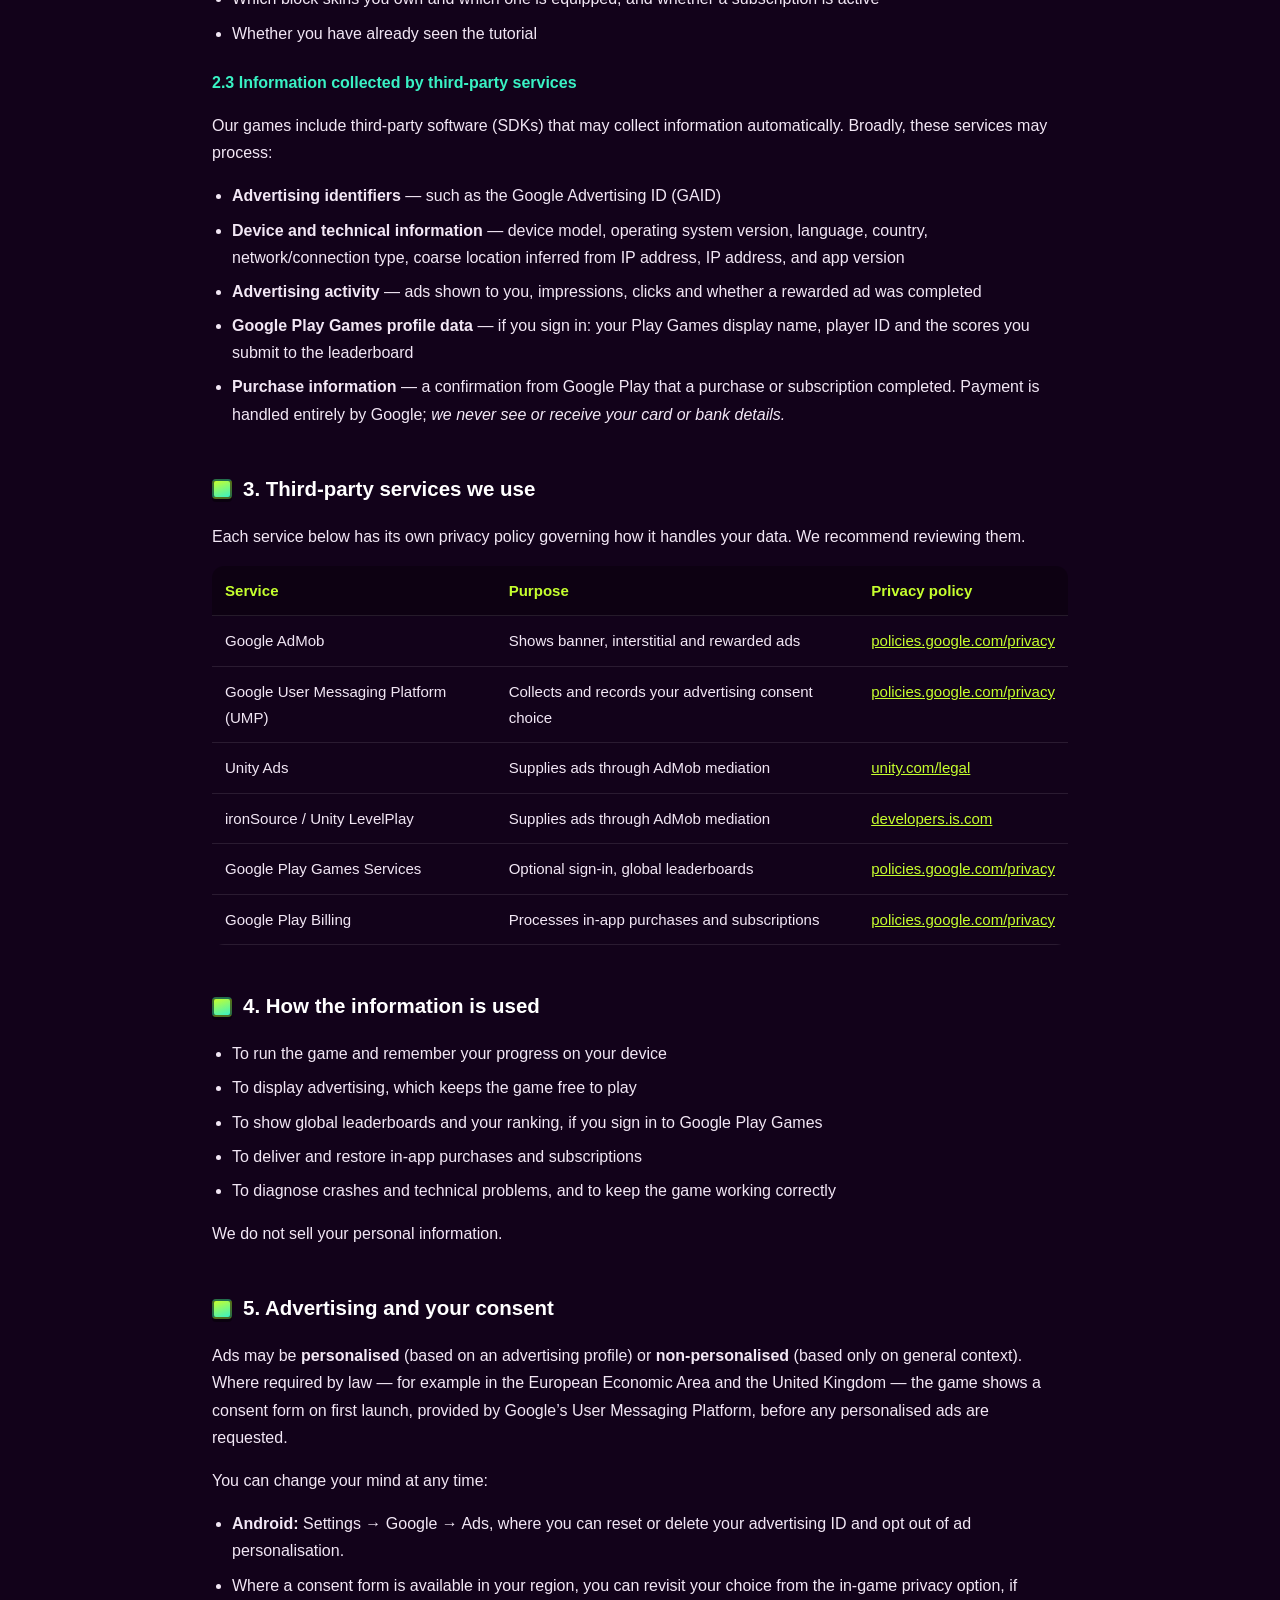
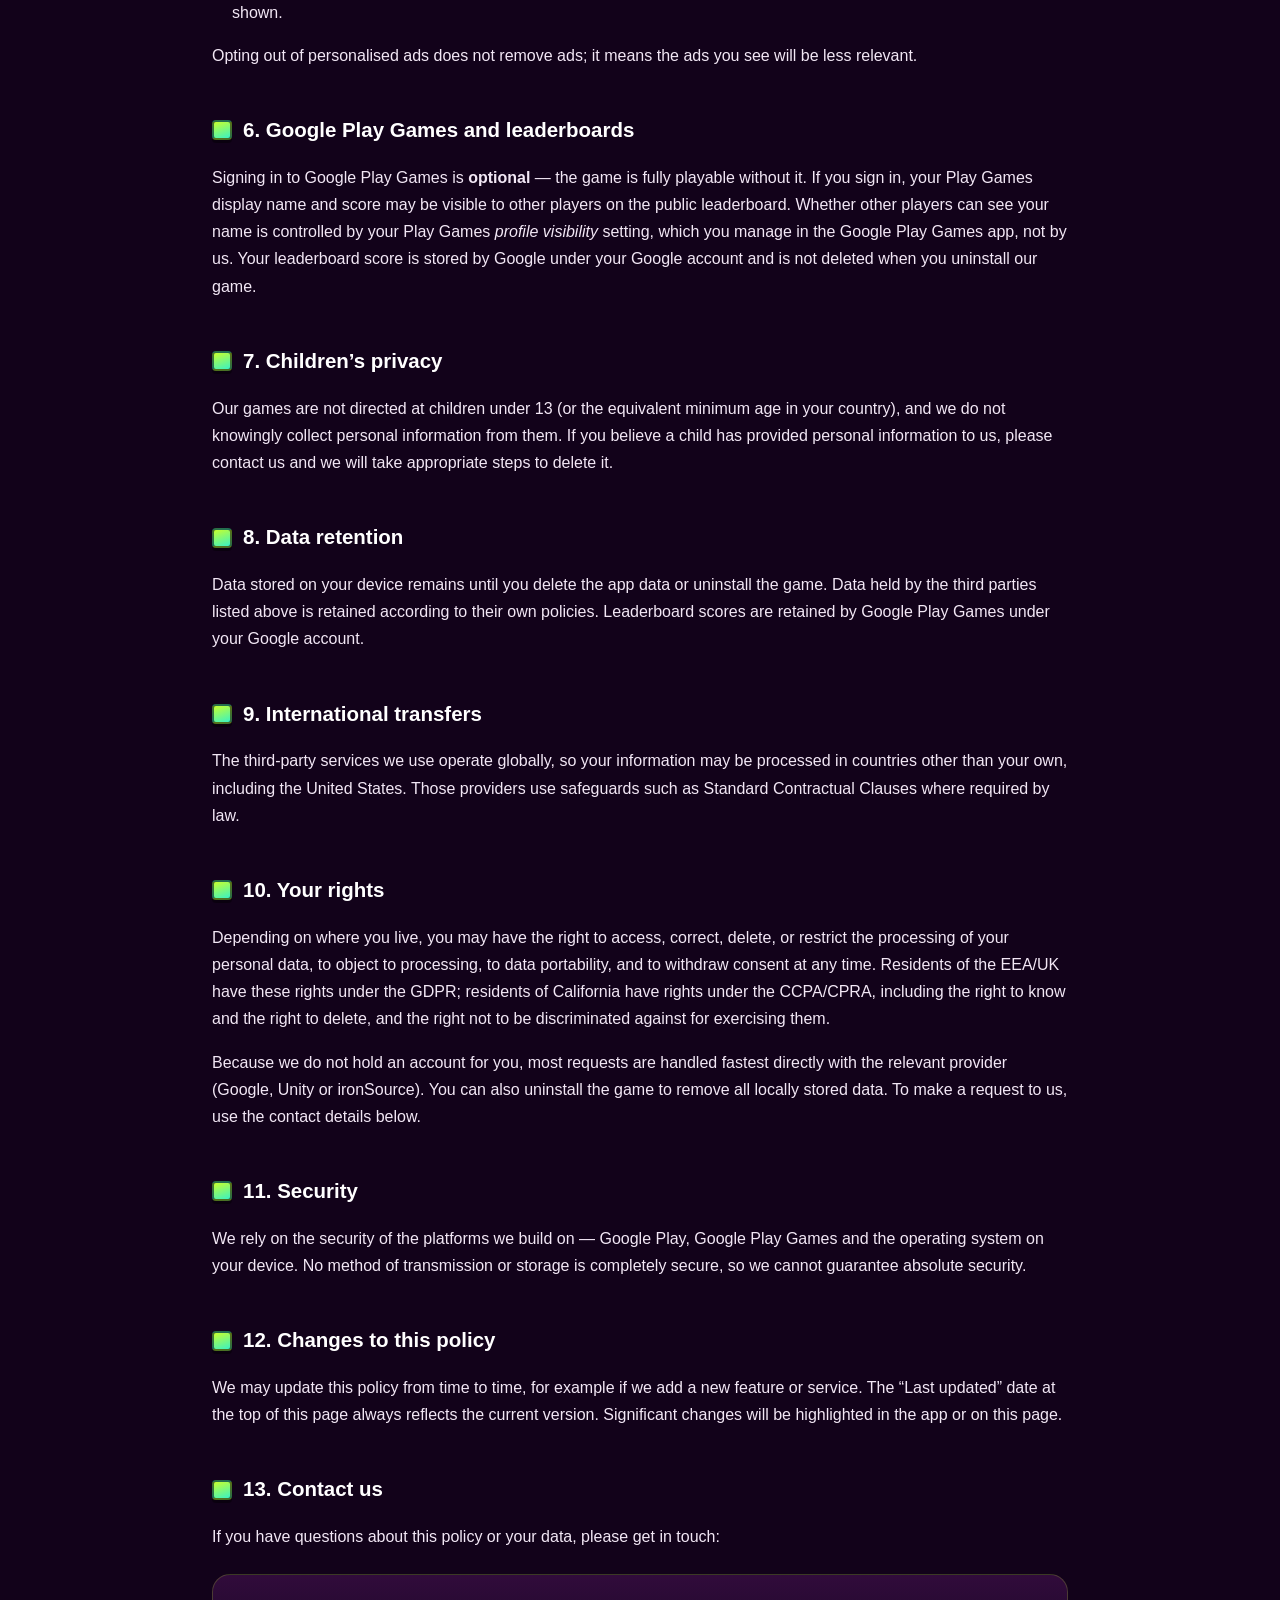
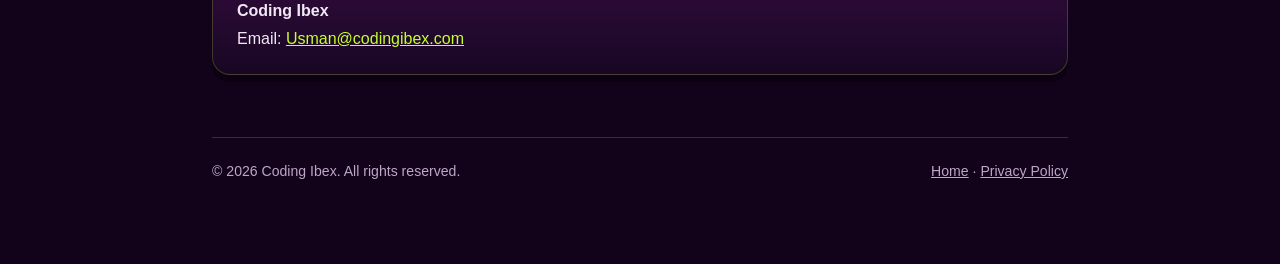
==== commit 9f4d8368: "New Update" ====
--- a/privacy-policy.html
+++ b/privacy-policy.html
@@ -75,7 +75,6 @@
       <li>Your progress (high score, lives, settings, purchased skins) is stored <strong>on your own device</strong>.</li>
       <li>Third-party services we use — advertising, Google Play Games and Google Play billing — may collect device and usage data. They are listed in full below.</li>
       <li>On first launch we ask for your advertising consent, and you can change that choice at any time.</li>
-      <li>Want your data gone? See <a href="#data-deletion"><strong>How to delete your data</strong></a>.</li>
     </ul>
   </div>
 
@@ -249,81 +248,7 @@
     Significant changes will be highlighted in the app or on this page.
   </p>
 
-  <h2 id="data-deletion">13. How to delete your data</h2>
-  <p>
-    This section applies to <strong>STAX</strong> (Google&nbsp;Play package
-    <code>com.codeibex.stax</code>), published by <strong>Coding Ibex</strong>. You can delete your
-    data yourself using the steps below, or ask us to do it for you.
-  </p>
-
-  <h3>Option 1 — delete it yourself</h3>
-  <ul>
-    <li>
-      <strong>Everything stored in the game:</strong> uninstall STAX from your device. This
-      immediately and permanently deletes your high score, local score history, remaining lives and
-      refill timer, sound/haptics settings, equipped skin, and the tutorial-seen flag. Nothing is
-      kept, because none of it ever leaves your device.
-    </li>
-    <li>
-      <strong>Your leaderboard score:</strong> open the <em>Google Play Games</em> app &rarr;
-      profile icon &rarr; <em>Settings</em> &rarr; <em>Delete Play Games account data</em>, where you
-      can delete your data for an individual game or for Play Games entirely. Leaderboard scores are
-      stored by Google under your Google account, so only you (or Google) can remove them.
-    </li>
-    <li>
-      <strong>Advertising data:</strong> on Android, go to <em>Settings</em> &rarr; <em>Google</em>
-      &rarr; <em>Ads</em>, where you can delete or reset your advertising ID and opt out of ad
-      personalisation. You can also request deletion directly from our advertising partners using
-      the links in section&nbsp;3.
-    </li>
-  </ul>
-
-  <h3>Option 2 — ask us to delete it</h3>
-  <p>
-    Email <a href="mailto:Usman@codingibex.com">Usman@codingibex.com</a> with the subject
-    <strong>&ldquo;Data deletion request&rdquo;</strong>. Please include the name of the app (STAX)
-    and, if you signed in, your Google Play Games display name so we can identify the right record.
-    We aim to respond within <strong>30 days</strong>.
-  </p>
-
-  <h3>What is deleted, what is kept</h3>
-  <table>
-    <thead>
-      <tr><th>Data</th><th>Where it lives</th><th>On deletion</th><th>Retention</th></tr>
-    </thead>
-    <tbody>
-      <tr>
-        <td>Scores, lives, settings, owned skins, tutorial flag</td>
-        <td>Your device only</td>
-        <td>Deleted immediately on uninstall</td>
-        <td>None once removed</td>
-      </tr>
-      <tr>
-        <td>Leaderboard score, Play Games display name</td>
-        <td>Google (your Google account)</td>
-        <td>Deleted via Play Games settings</td>
-        <td>Held by Google until you delete it</td>
-      </tr>
-      <tr>
-        <td>Advertising ID, ad interaction data</td>
-        <td>Our advertising partners (see section&nbsp;3)</td>
-        <td>Reset/deleted in Android ad settings, or on request to the partner</td>
-        <td>Per each partner&rsquo;s own retention policy</td>
-      </tr>
-      <tr>
-        <td>Purchase records</td>
-        <td>Google Play</td>
-        <td>Retained by Google as a transaction record</td>
-        <td>Kept by Google for legal and accounting purposes</td>
-      </tr>
-    </tbody>
-  </table>
-  <p>
-    We do not operate our own servers or user accounts, so we hold no personal database of our own
-    to delete from.
-  </p>
-
-  <h2 id="contact">14. Contact us</h2>
+  <h2 id="contact">13. Contact us</h2>
   <p>If you have questions about this policy or your data, please get in touch:</p>
   <div class="card">
     <p style="margin:0">
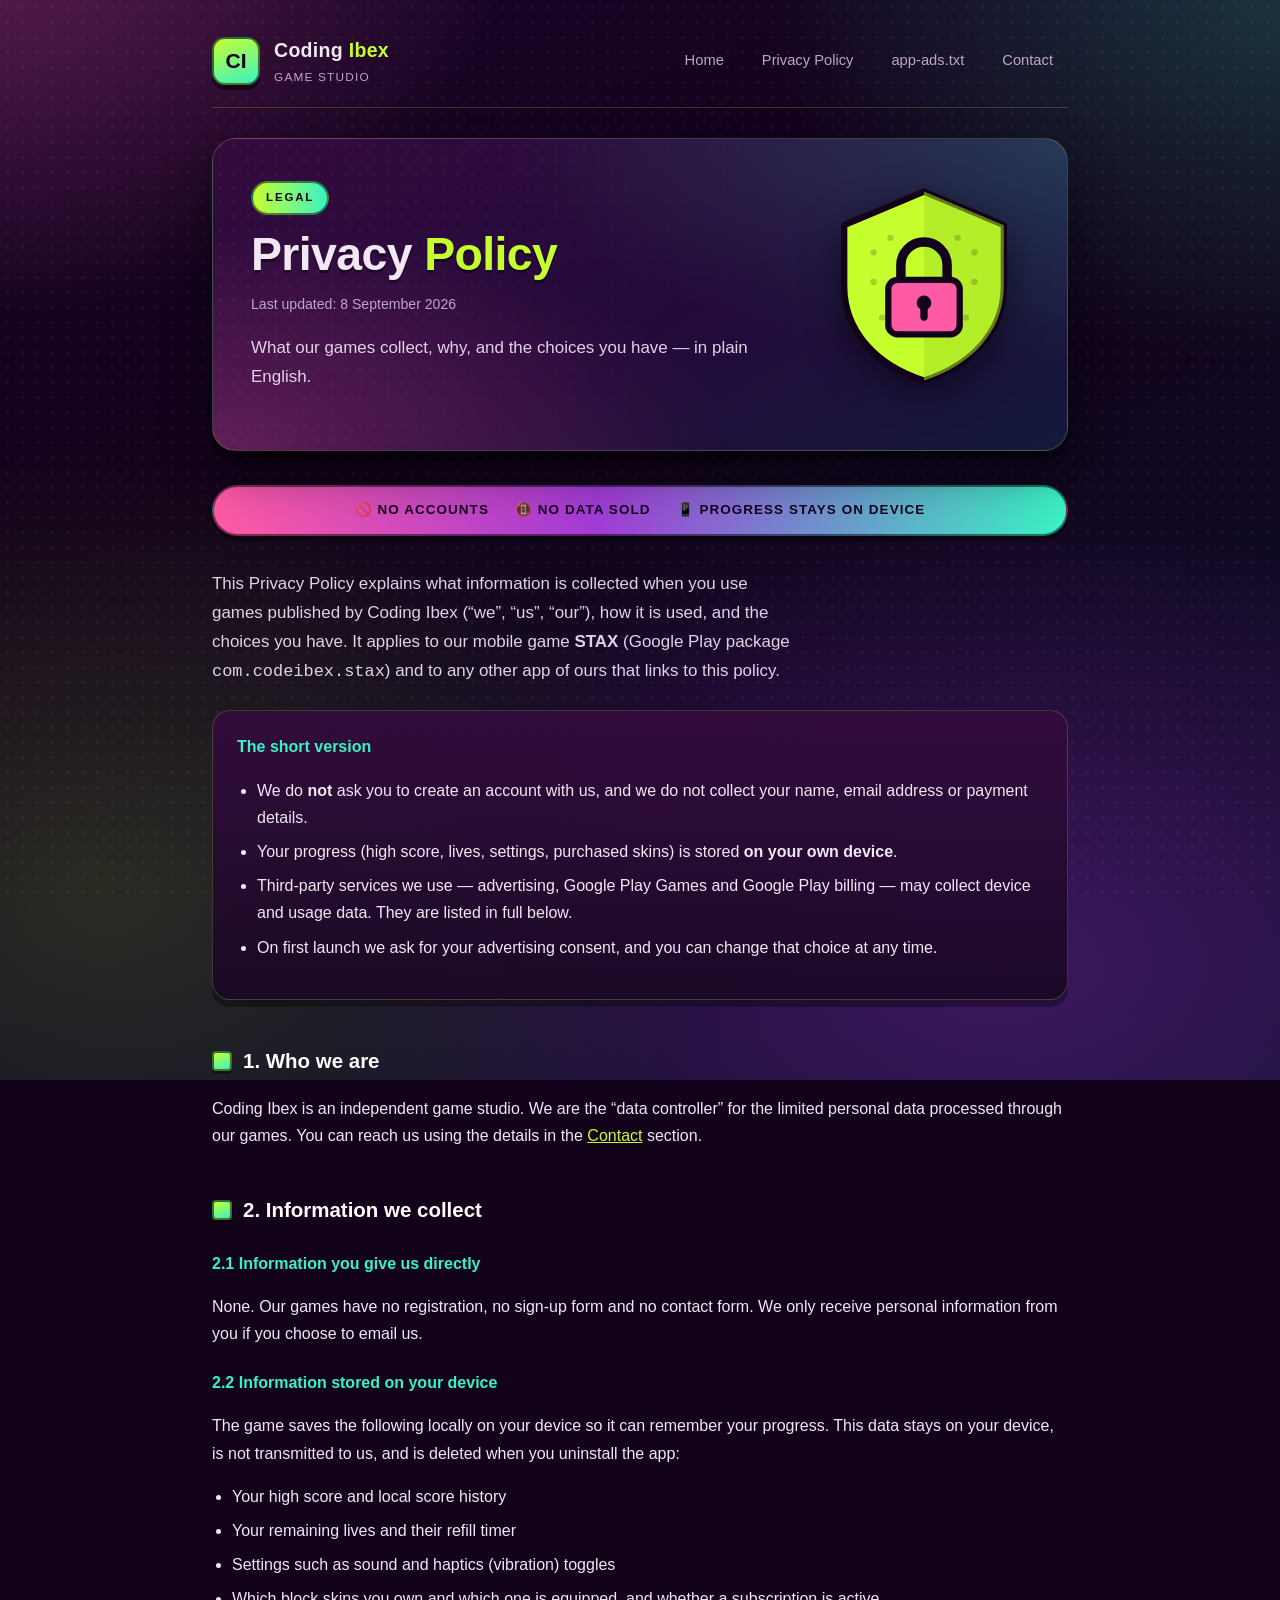
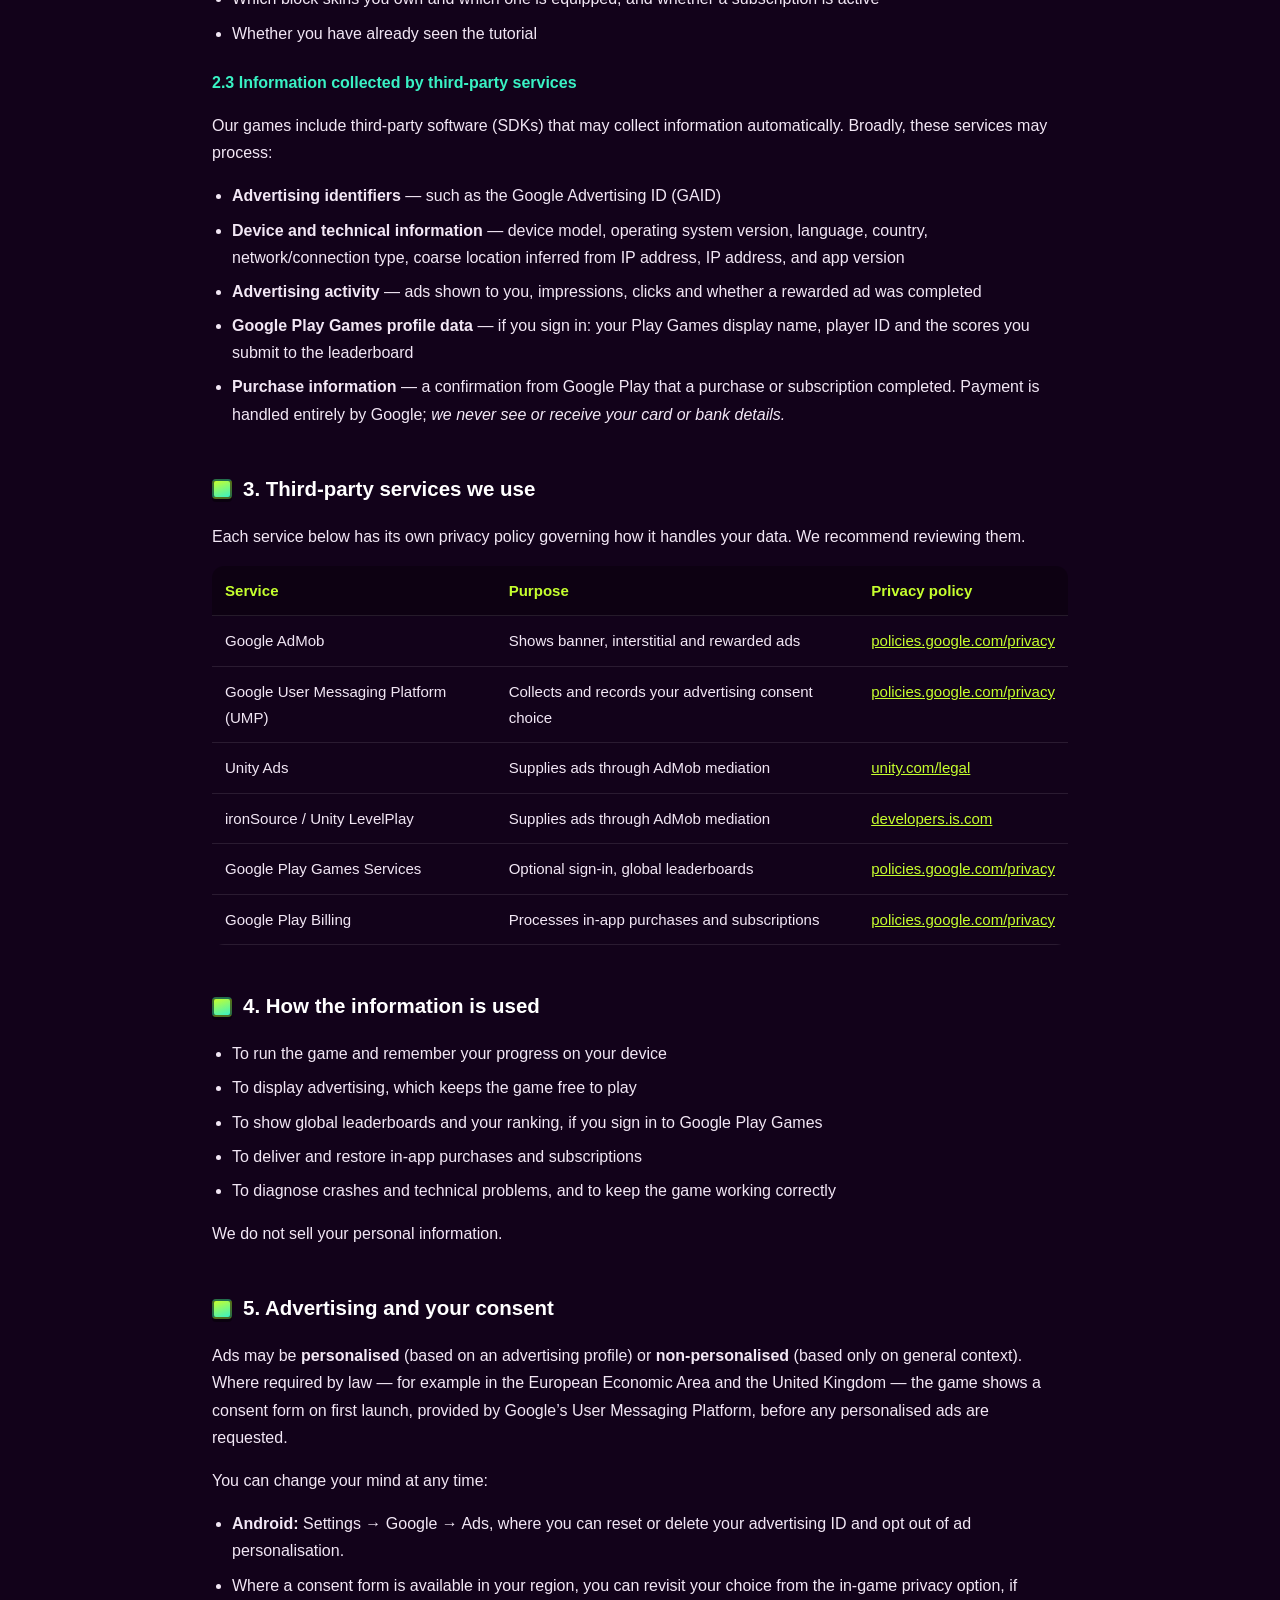
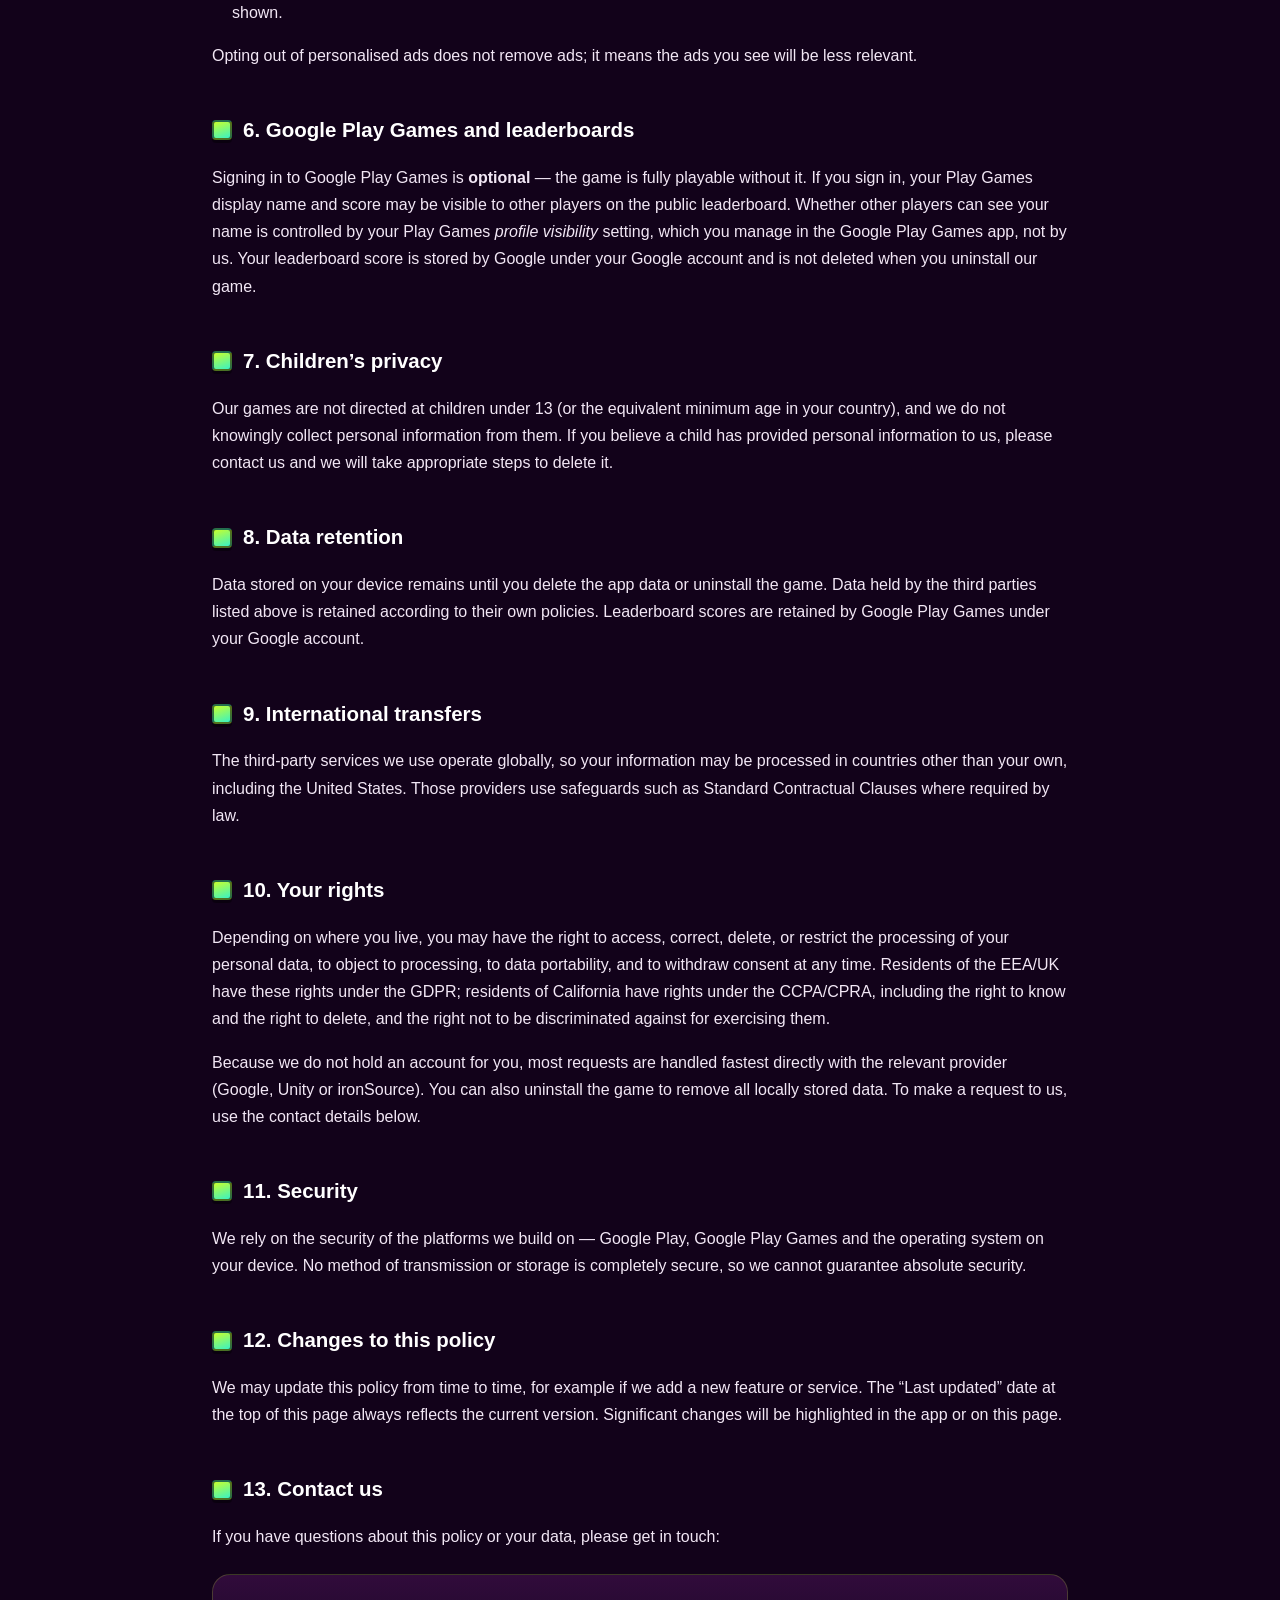
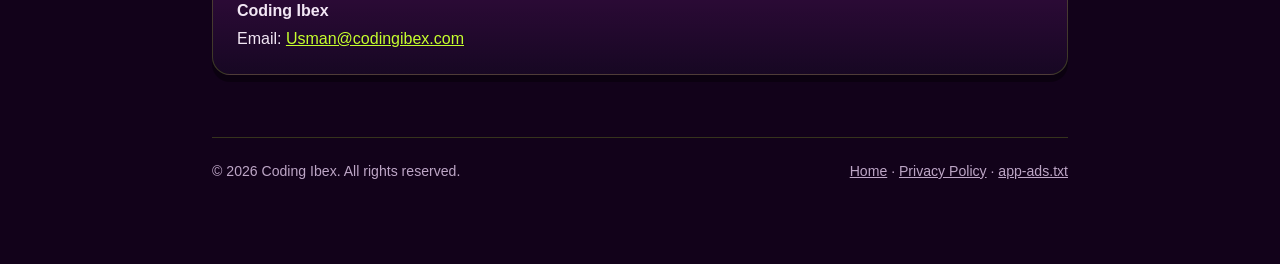
==== commit db79a627: "Add an app-ads.txt tab to the website A new app-ads.html page, in the site's own style, shows the li" ====
--- a/privacy-policy.html
+++ b/privacy-policy.html
@@ -16,6 +16,7 @@
     <nav class="site">
       <a href="index.html">Home</a>
       <a href="privacy-policy.html">Privacy Policy</a>
+      <a href="app-ads.html">app-ads.txt</a>
       <a href="#contact">Contact</a>
     </nav>
   </header>
@@ -259,7 +260,7 @@
 
   <footer class="site">
     <span>&copy; <span id="yr">2026</span> Coding Ibex. All rights reserved.</span>
-    <span><a href="index.html">Home</a> &middot; <a href="privacy-policy.html">Privacy Policy</a></span>
+    <span><a href="index.html">Home</a> &middot; <a href="privacy-policy.html">Privacy Policy</a> &middot; <a href="app-ads.html">app-ads.txt</a></span>
   </footer>
 
 </div>
--- a/style.css
+++ b/style.css
@@ -209,6 +209,19 @@
   background: rgba(255, 90, 165, 0.12);
   border-radius: 10px; padding: 14px 18px; margin: 22px 0; font-size: .95rem;
 }
+/* app-ads.txt contents, shown verbatim */
+.adstxt {
+  margin: 10px 0 0;
+  padding: 14px 16px;
+  background: rgba(0, 0, 0, .38);
+  border: 1px solid var(--border);
+  border-radius: 10px;
+  color: var(--lime);
+  font: 600 .95rem/1.5 ui-monospace, SFMono-Regular, Consolas, "Liberation Mono", monospace;
+  white-space: pre-wrap;
+  word-break: break-all;
+}
+
 .todo {
   border-left: 5px solid var(--gold);
   background: rgba(255, 215, 106, 0.14);
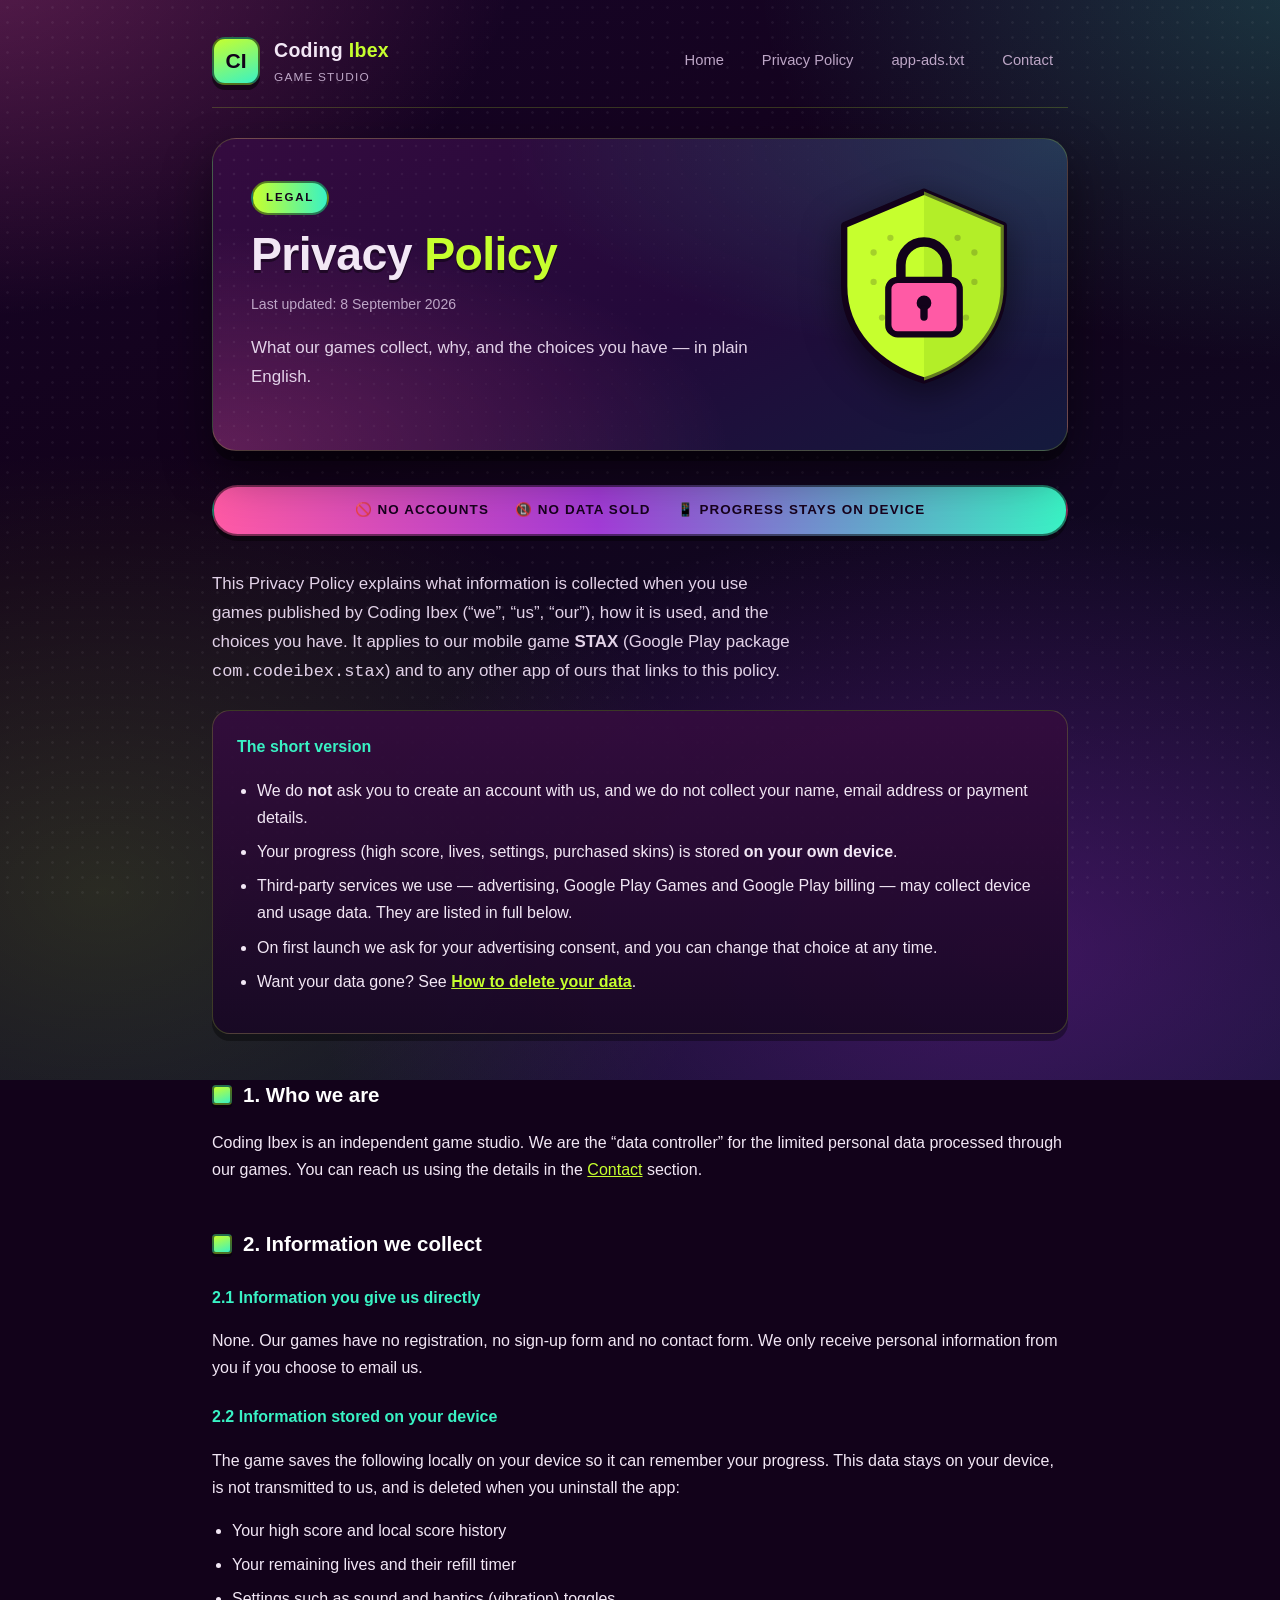
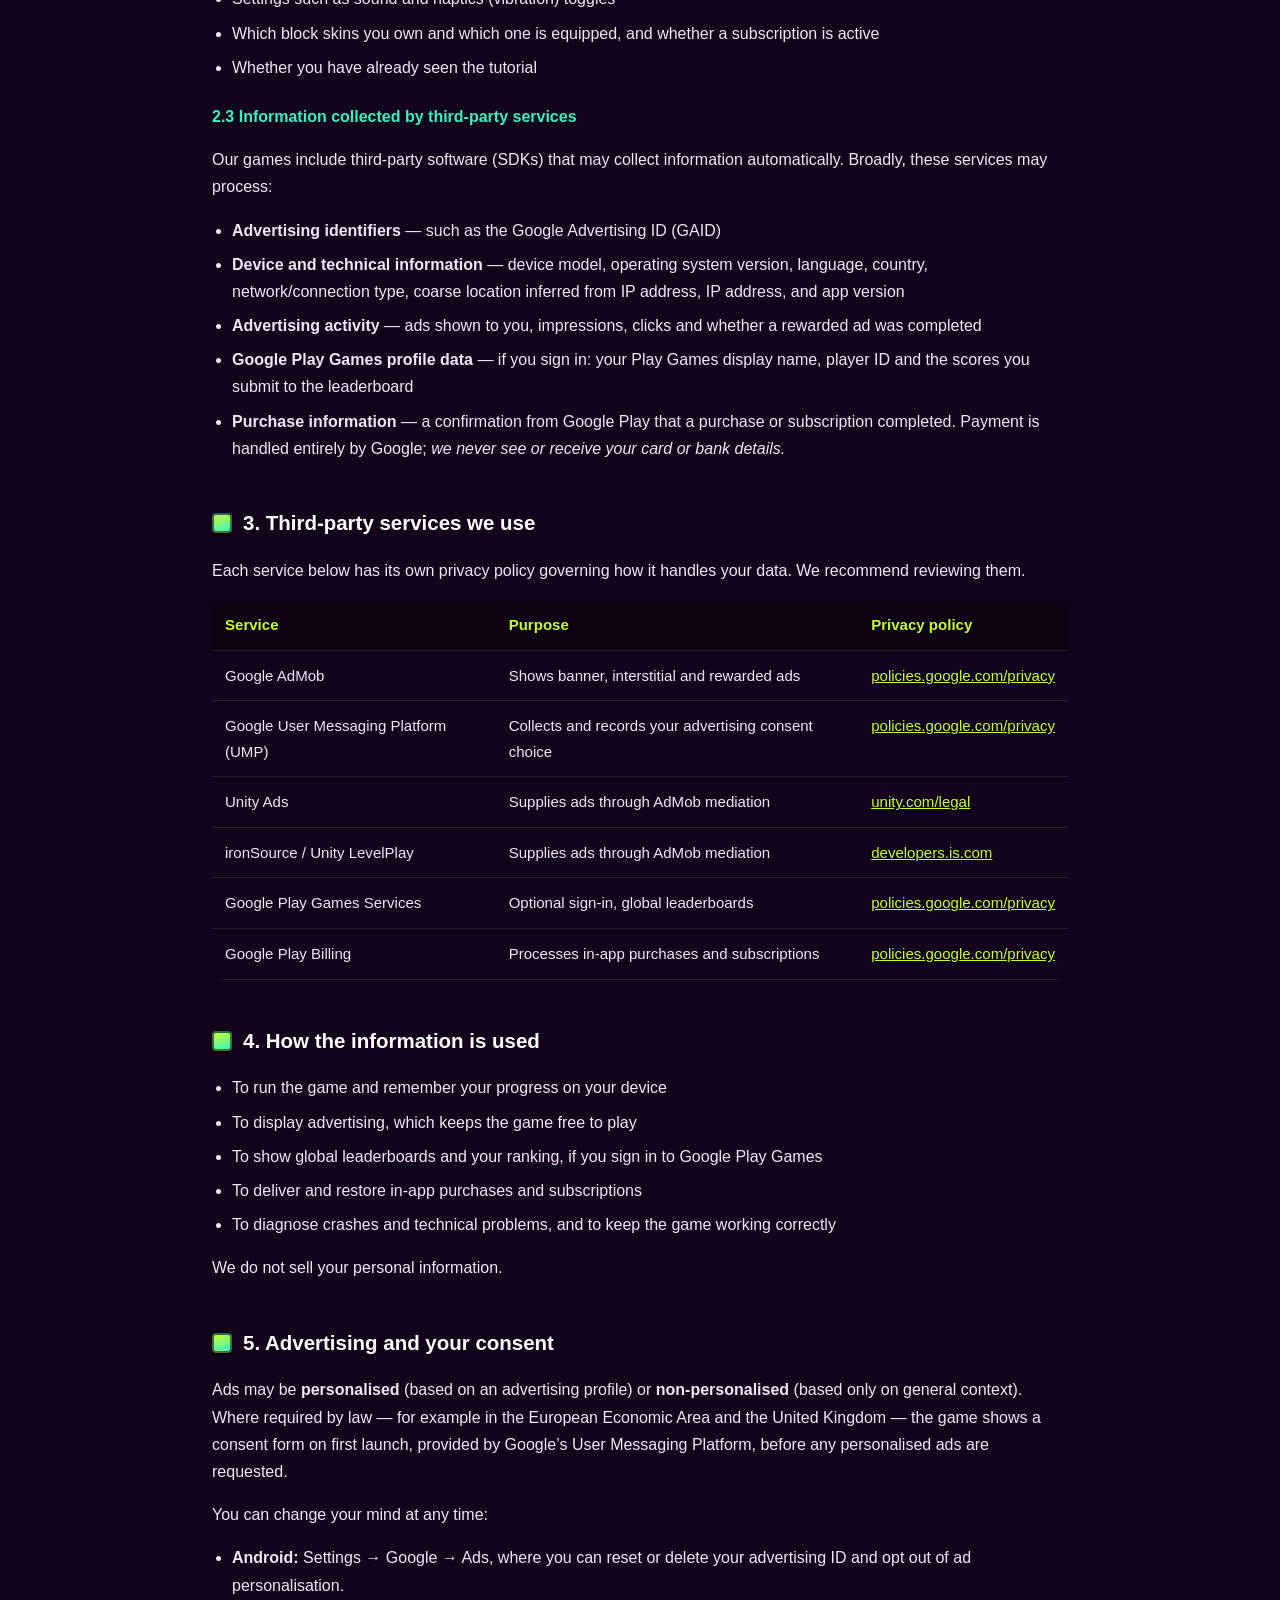
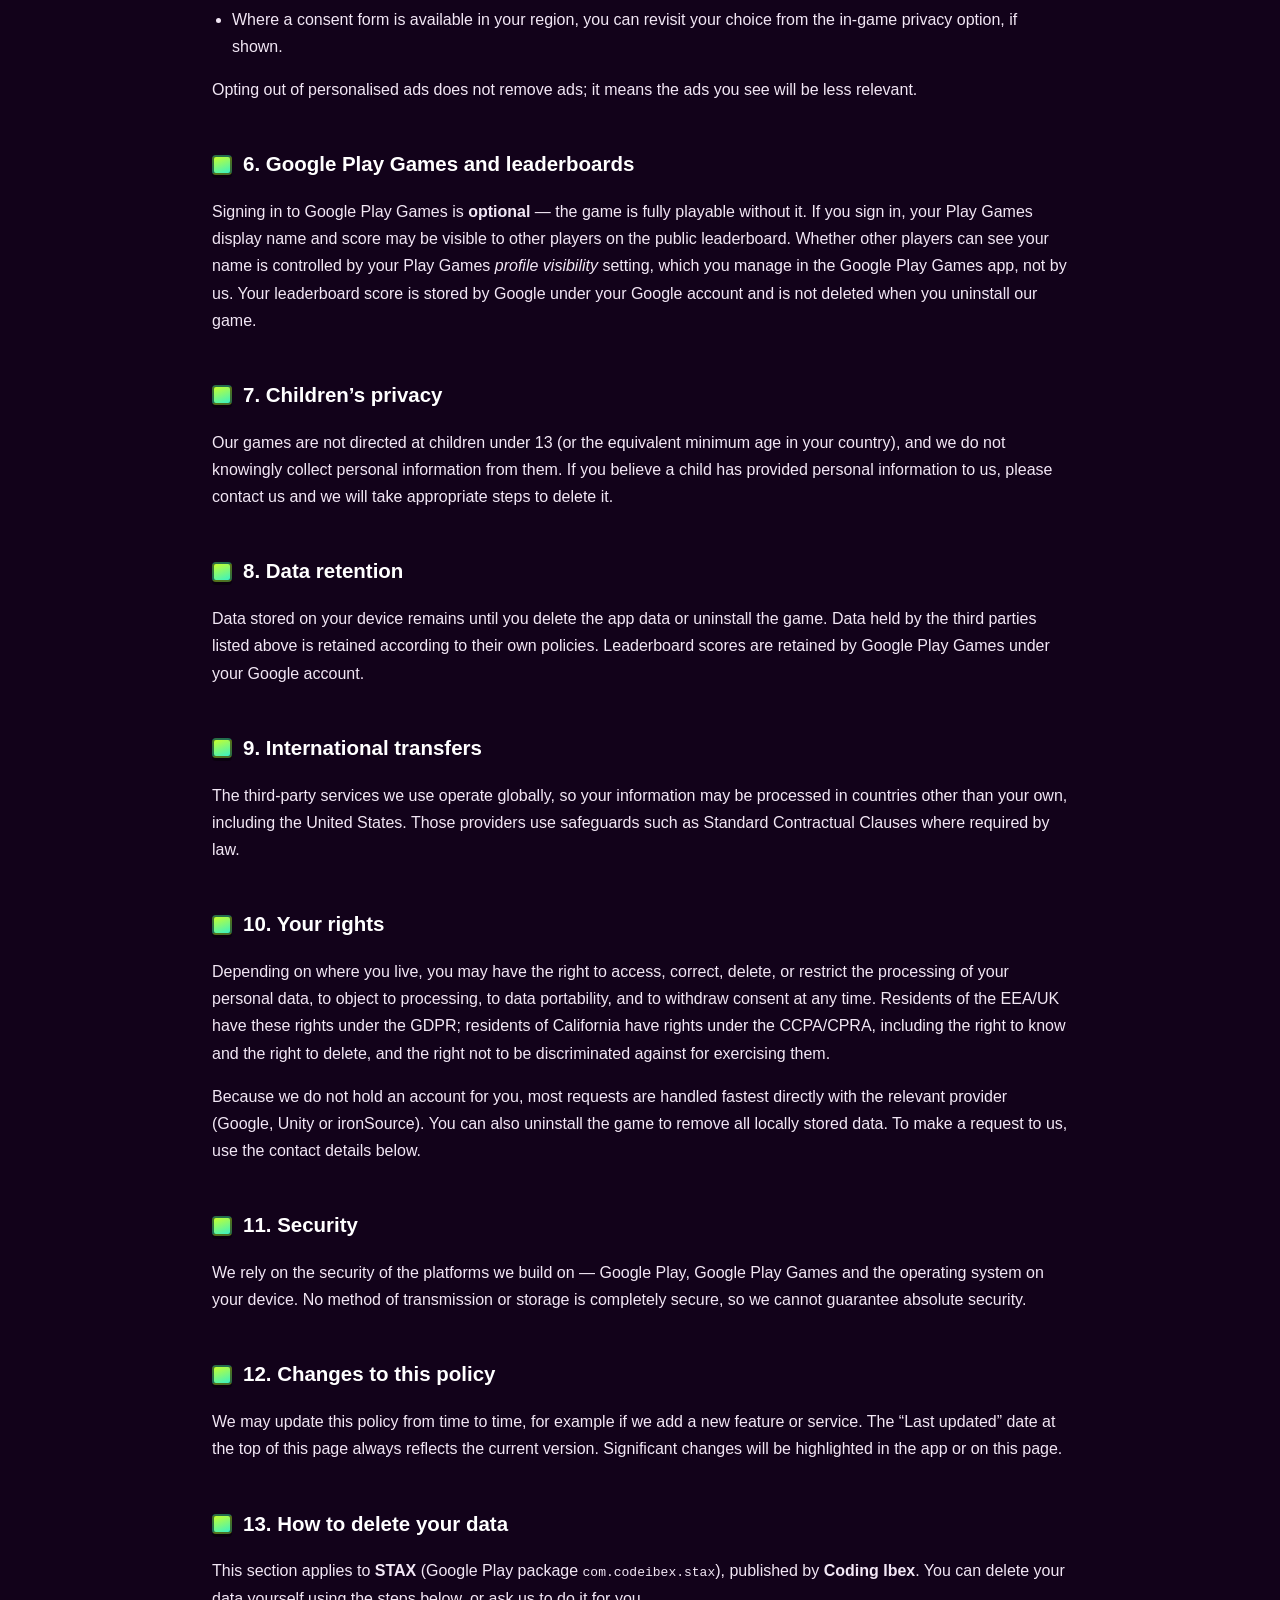
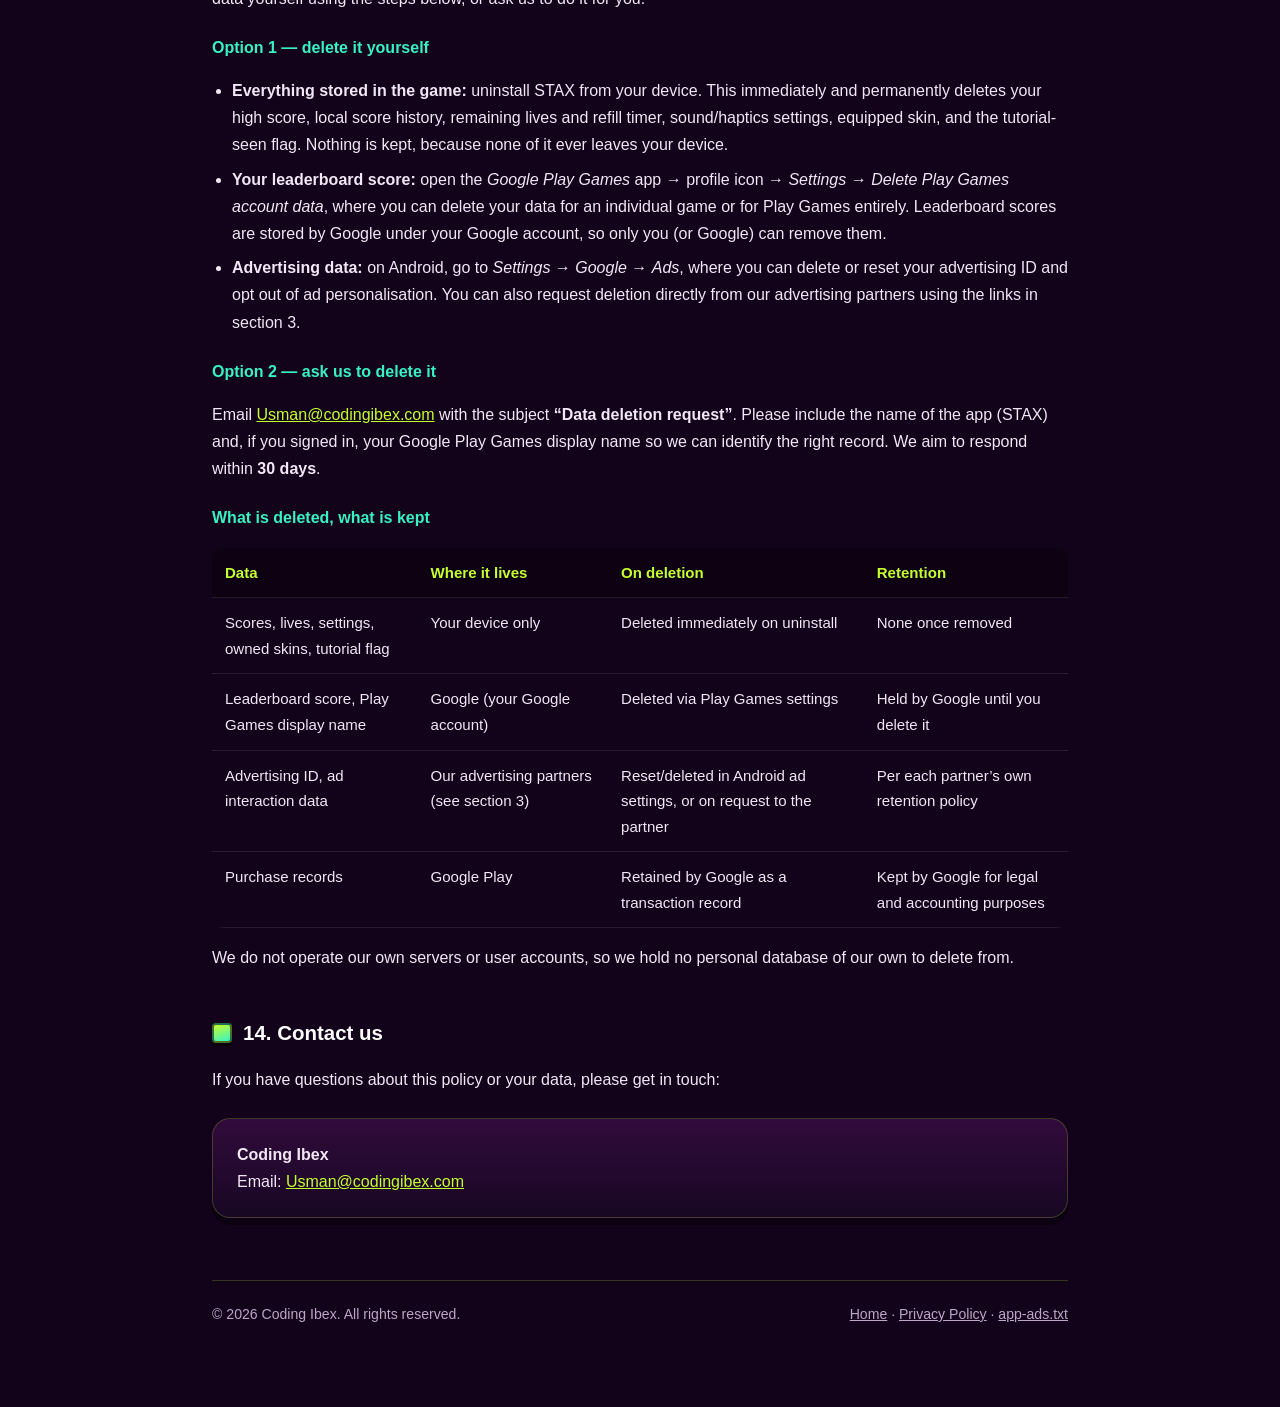
==== commit c062220d: "Restore the privacy policy's data deletion section "New Update" (9f4d836) replaced privacy-policy.ht" ====
--- a/privacy-policy.html
+++ b/privacy-policy.html
@@ -76,6 +76,7 @@
       <li>Your progress (high score, lives, settings, purchased skins) is stored <strong>on your own device</strong>.</li>
       <li>Third-party services we use — advertising, Google Play Games and Google Play billing — may collect device and usage data. They are listed in full below.</li>
       <li>On first launch we ask for your advertising consent, and you can change that choice at any time.</li>
+      <li>Want your data gone? See <a href="#data-deletion"><strong>How to delete your data</strong></a>.</li>
     </ul>
   </div>
 
@@ -249,7 +250,81 @@
     Significant changes will be highlighted in the app or on this page.
   </p>
 
-  <h2 id="contact">13. Contact us</h2>
+  <h2 id="data-deletion">13. How to delete your data</h2>
+  <p>
+    This section applies to <strong>STAX</strong> (Google&nbsp;Play package
+    <code>com.codeibex.stax</code>), published by <strong>Coding Ibex</strong>. You can delete your
+    data yourself using the steps below, or ask us to do it for you.
+  </p>
+
+  <h3>Option 1 — delete it yourself</h3>
+  <ul>
+    <li>
+      <strong>Everything stored in the game:</strong> uninstall STAX from your device. This
+      immediately and permanently deletes your high score, local score history, remaining lives and
+      refill timer, sound/haptics settings, equipped skin, and the tutorial-seen flag. Nothing is
+      kept, because none of it ever leaves your device.
+    </li>
+    <li>
+      <strong>Your leaderboard score:</strong> open the <em>Google Play Games</em> app &rarr;
+      profile icon &rarr; <em>Settings</em> &rarr; <em>Delete Play Games account data</em>, where you
+      can delete your data for an individual game or for Play Games entirely. Leaderboard scores are
+      stored by Google under your Google account, so only you (or Google) can remove them.
+    </li>
+    <li>
+      <strong>Advertising data:</strong> on Android, go to <em>Settings</em> &rarr; <em>Google</em>
+      &rarr; <em>Ads</em>, where you can delete or reset your advertising ID and opt out of ad
+      personalisation. You can also request deletion directly from our advertising partners using
+      the links in section&nbsp;3.
+    </li>
+  </ul>
+
+  <h3>Option 2 — ask us to delete it</h3>
+  <p>
+    Email <a href="mailto:Usman@codingibex.com">Usman@codingibex.com</a> with the subject
+    <strong>&ldquo;Data deletion request&rdquo;</strong>. Please include the name of the app (STAX)
+    and, if you signed in, your Google Play Games display name so we can identify the right record.
+    We aim to respond within <strong>30 days</strong>.
+  </p>
+
+  <h3>What is deleted, what is kept</h3>
+  <table>
+    <thead>
+      <tr><th>Data</th><th>Where it lives</th><th>On deletion</th><th>Retention</th></tr>
+    </thead>
+    <tbody>
+      <tr>
+        <td>Scores, lives, settings, owned skins, tutorial flag</td>
+        <td>Your device only</td>
+        <td>Deleted immediately on uninstall</td>
+        <td>None once removed</td>
+      </tr>
+      <tr>
+        <td>Leaderboard score, Play Games display name</td>
+        <td>Google (your Google account)</td>
+        <td>Deleted via Play Games settings</td>
+        <td>Held by Google until you delete it</td>
+      </tr>
+      <tr>
+        <td>Advertising ID, ad interaction data</td>
+        <td>Our advertising partners (see section&nbsp;3)</td>
+        <td>Reset/deleted in Android ad settings, or on request to the partner</td>
+        <td>Per each partner&rsquo;s own retention policy</td>
+      </tr>
+      <tr>
+        <td>Purchase records</td>
+        <td>Google Play</td>
+        <td>Retained by Google as a transaction record</td>
+        <td>Kept by Google for legal and accounting purposes</td>
+      </tr>
+    </tbody>
+  </table>
+  <p>
+    We do not operate our own servers or user accounts, so we hold no personal database of our own
+    to delete from.
+  </p>
+
+  <h2 id="contact">14. Contact us</h2>
   <p>If you have questions about this policy or your data, please get in touch:</p>
   <div class="card">
     <p style="margin:0">
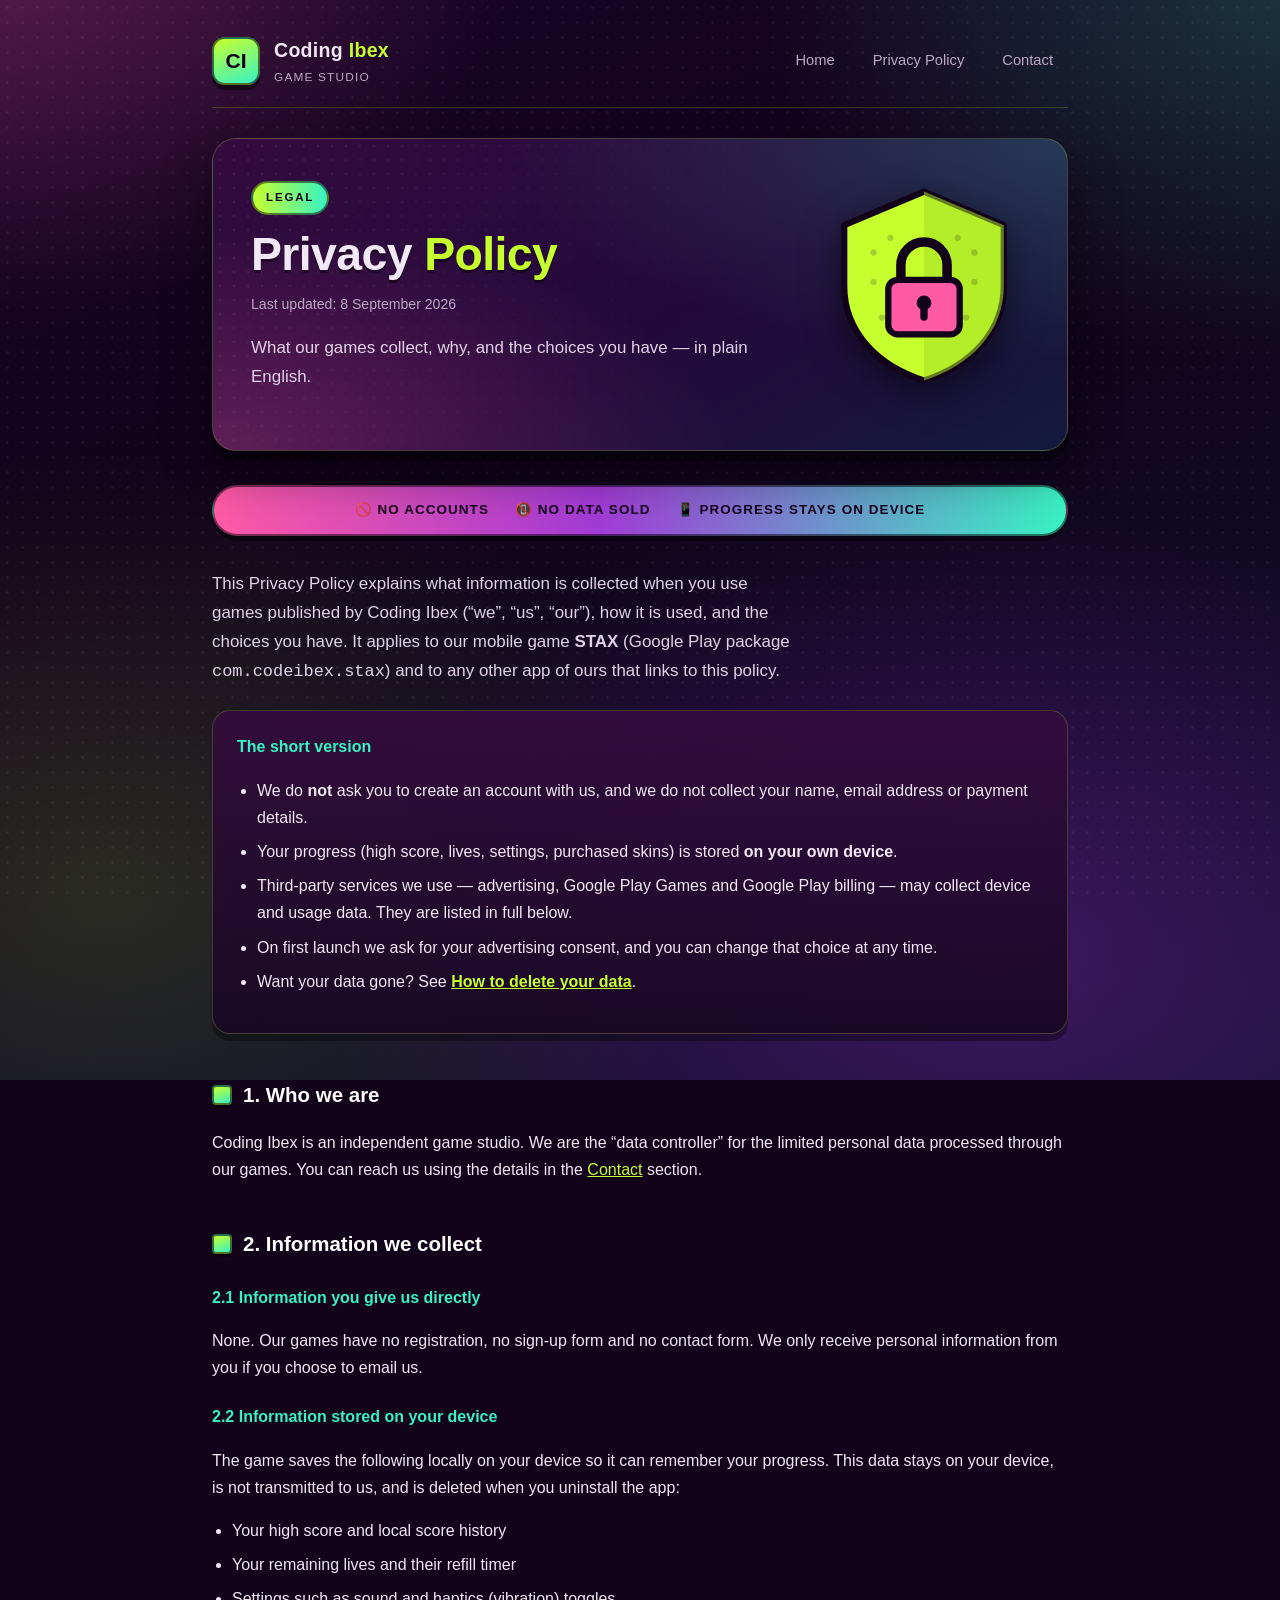
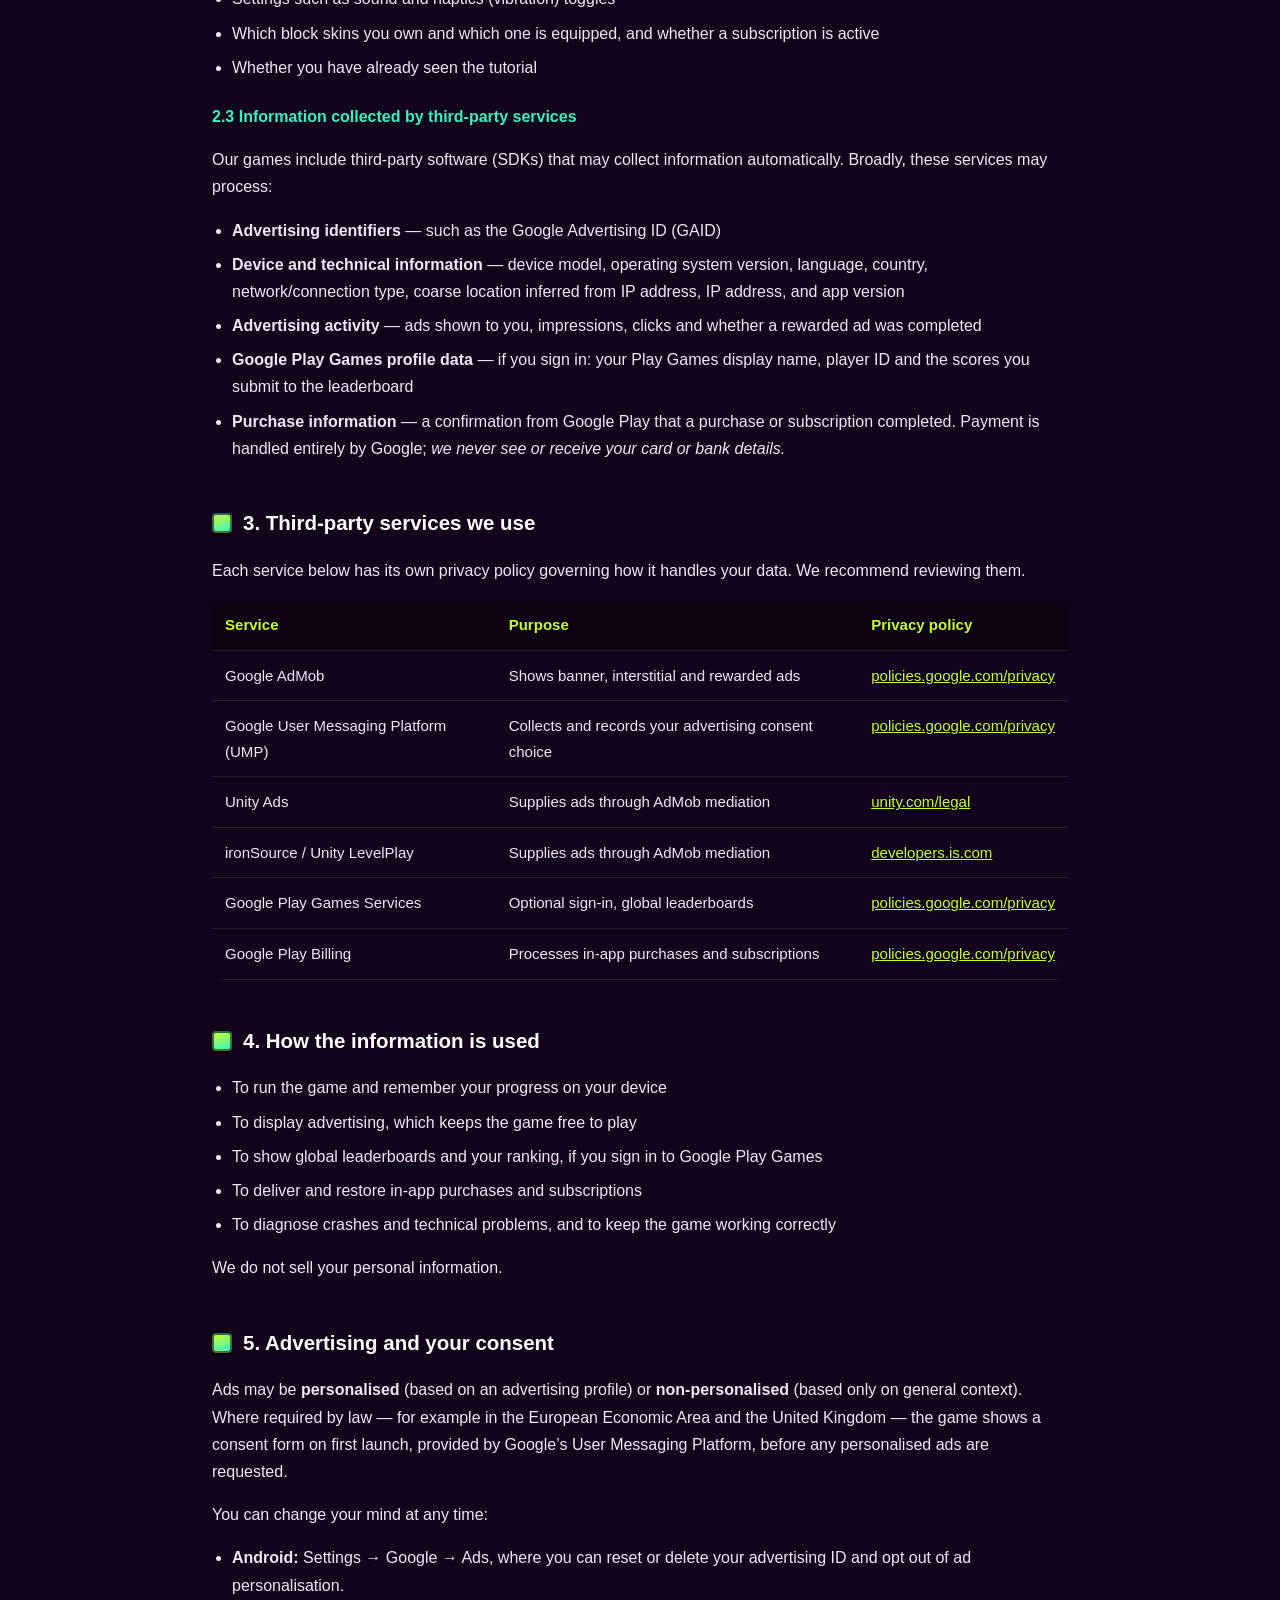
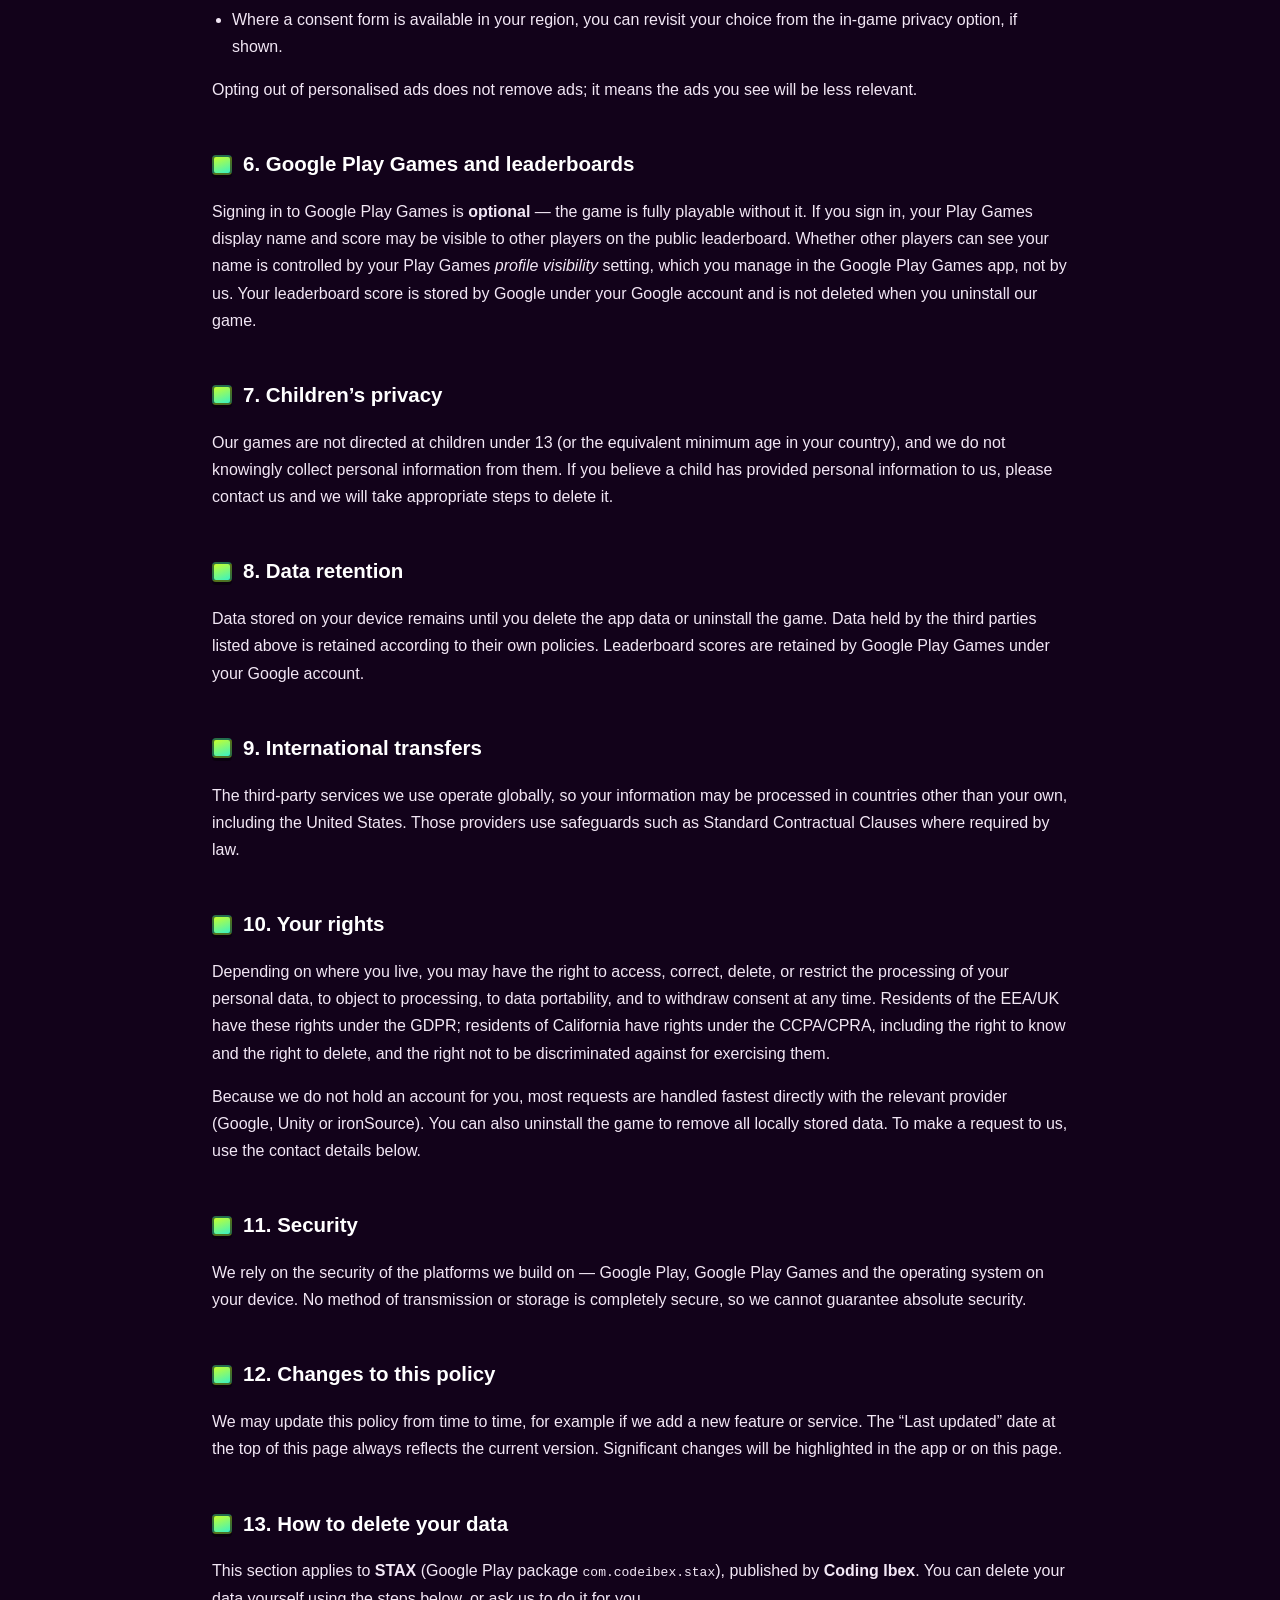
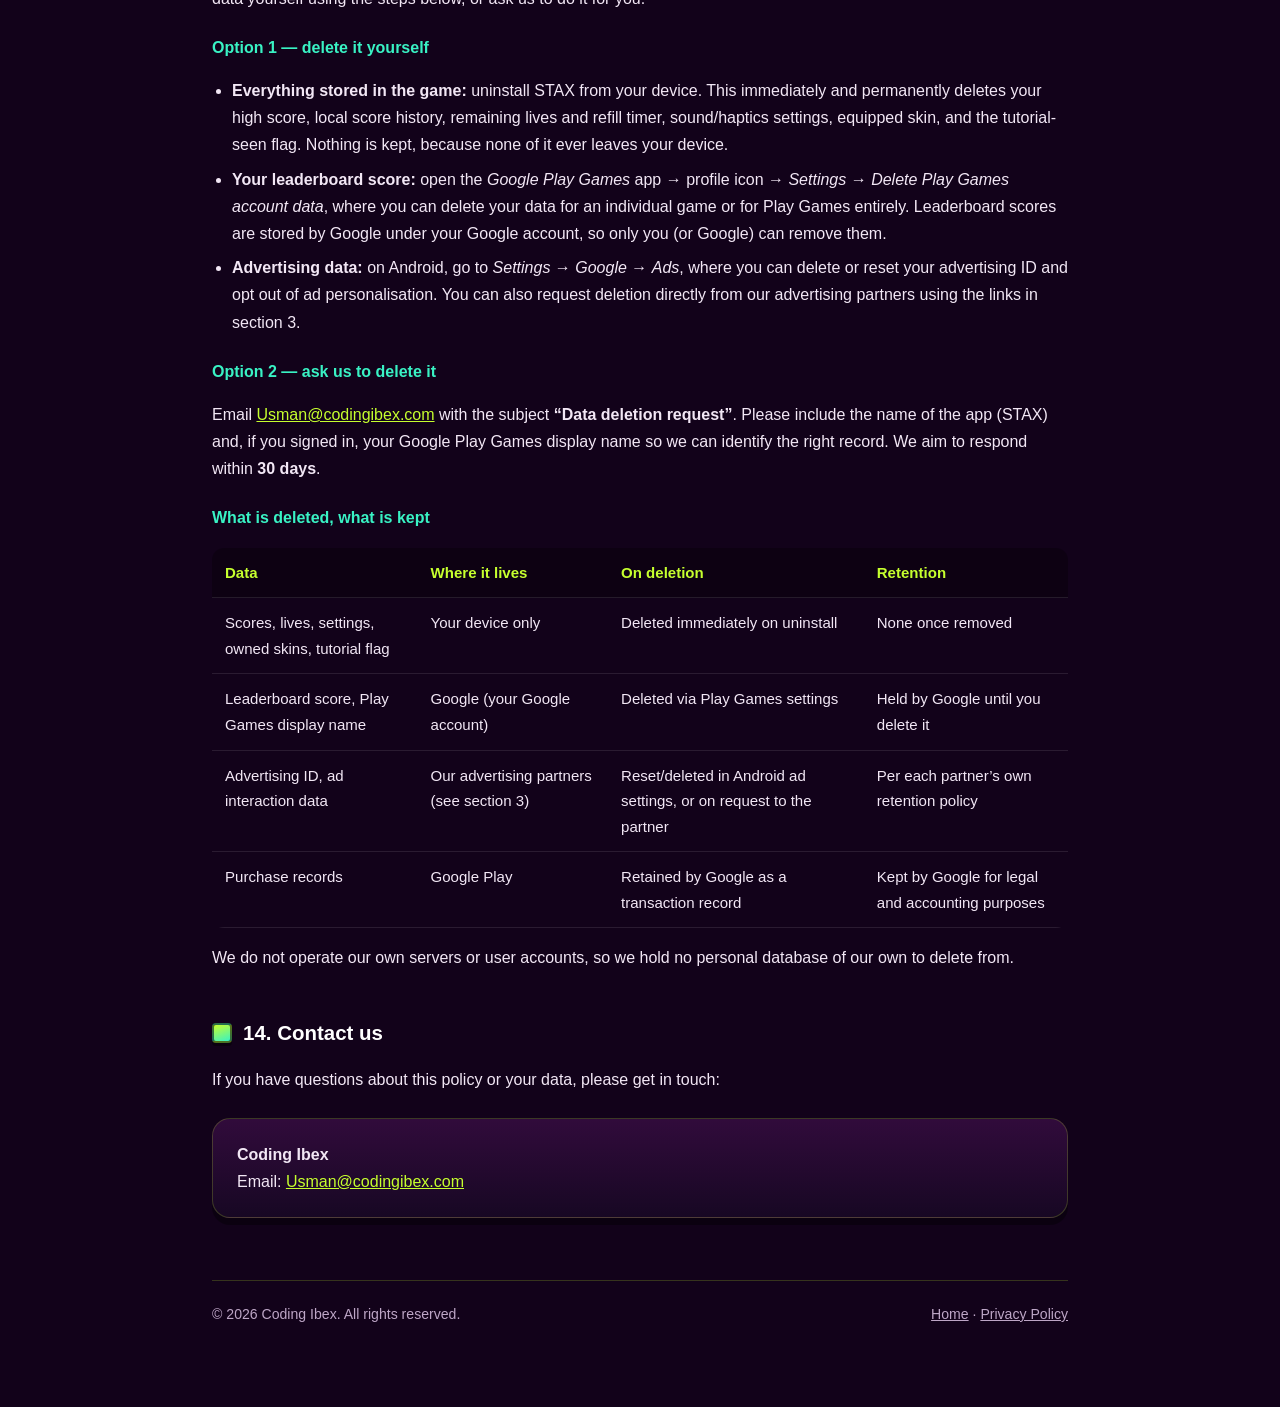
==== commit 4f7c685b: "Reset the site to before app-ads.txt Removes app-ads.txt and the app-ads.txt tab page, and returns i" ====
--- a/privacy-policy.html
+++ b/privacy-policy.html
@@ -16,7 +16,6 @@
     <nav class="site">
       <a href="index.html">Home</a>
       <a href="privacy-policy.html">Privacy Policy</a>
-      <a href="app-ads.html">app-ads.txt</a>
       <a href="#contact">Contact</a>
     </nav>
   </header>
@@ -335,7 +334,7 @@
 
   <footer class="site">
     <span>&copy; <span id="yr">2026</span> Coding Ibex. All rights reserved.</span>
-    <span><a href="index.html">Home</a> &middot; <a href="privacy-policy.html">Privacy Policy</a> &middot; <a href="app-ads.html">app-ads.txt</a></span>
+    <span><a href="index.html">Home</a> &middot; <a href="privacy-policy.html">Privacy Policy</a></span>
   </footer>
 
 </div>
--- a/style.css
+++ b/style.css
@@ -209,19 +209,6 @@
   background: rgba(255, 90, 165, 0.12);
   border-radius: 10px; padding: 14px 18px; margin: 22px 0; font-size: .95rem;
 }
-/* app-ads.txt contents, shown verbatim */
-.adstxt {
-  margin: 10px 0 0;
-  padding: 14px 16px;
-  background: rgba(0, 0, 0, .38);
-  border: 1px solid var(--border);
-  border-radius: 10px;
-  color: var(--lime);
-  font: 600 .95rem/1.5 ui-monospace, SFMono-Regular, Consolas, "Liberation Mono", monospace;
-  white-space: pre-wrap;
-  word-break: break-all;
-}
-
 .todo {
   border-left: 5px solid var(--gold);
   background: rgba(255, 215, 106, 0.14);
